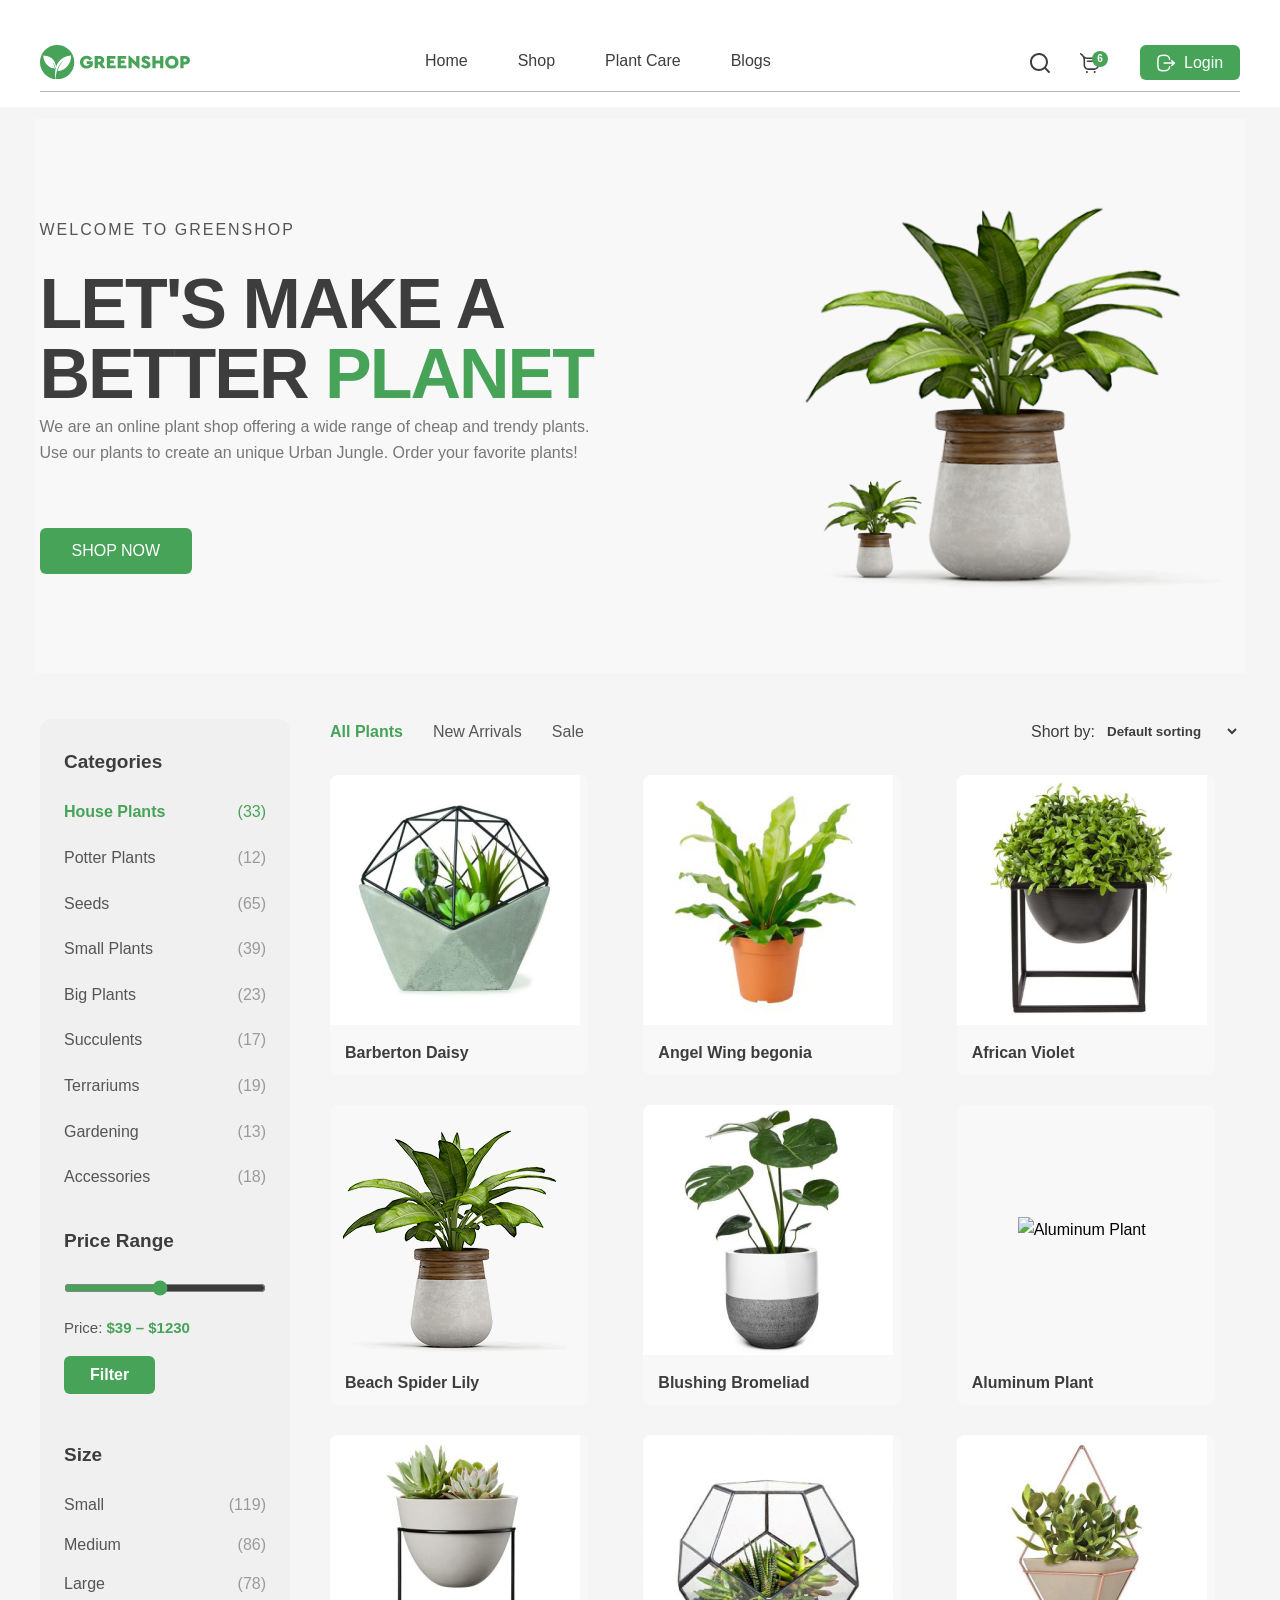
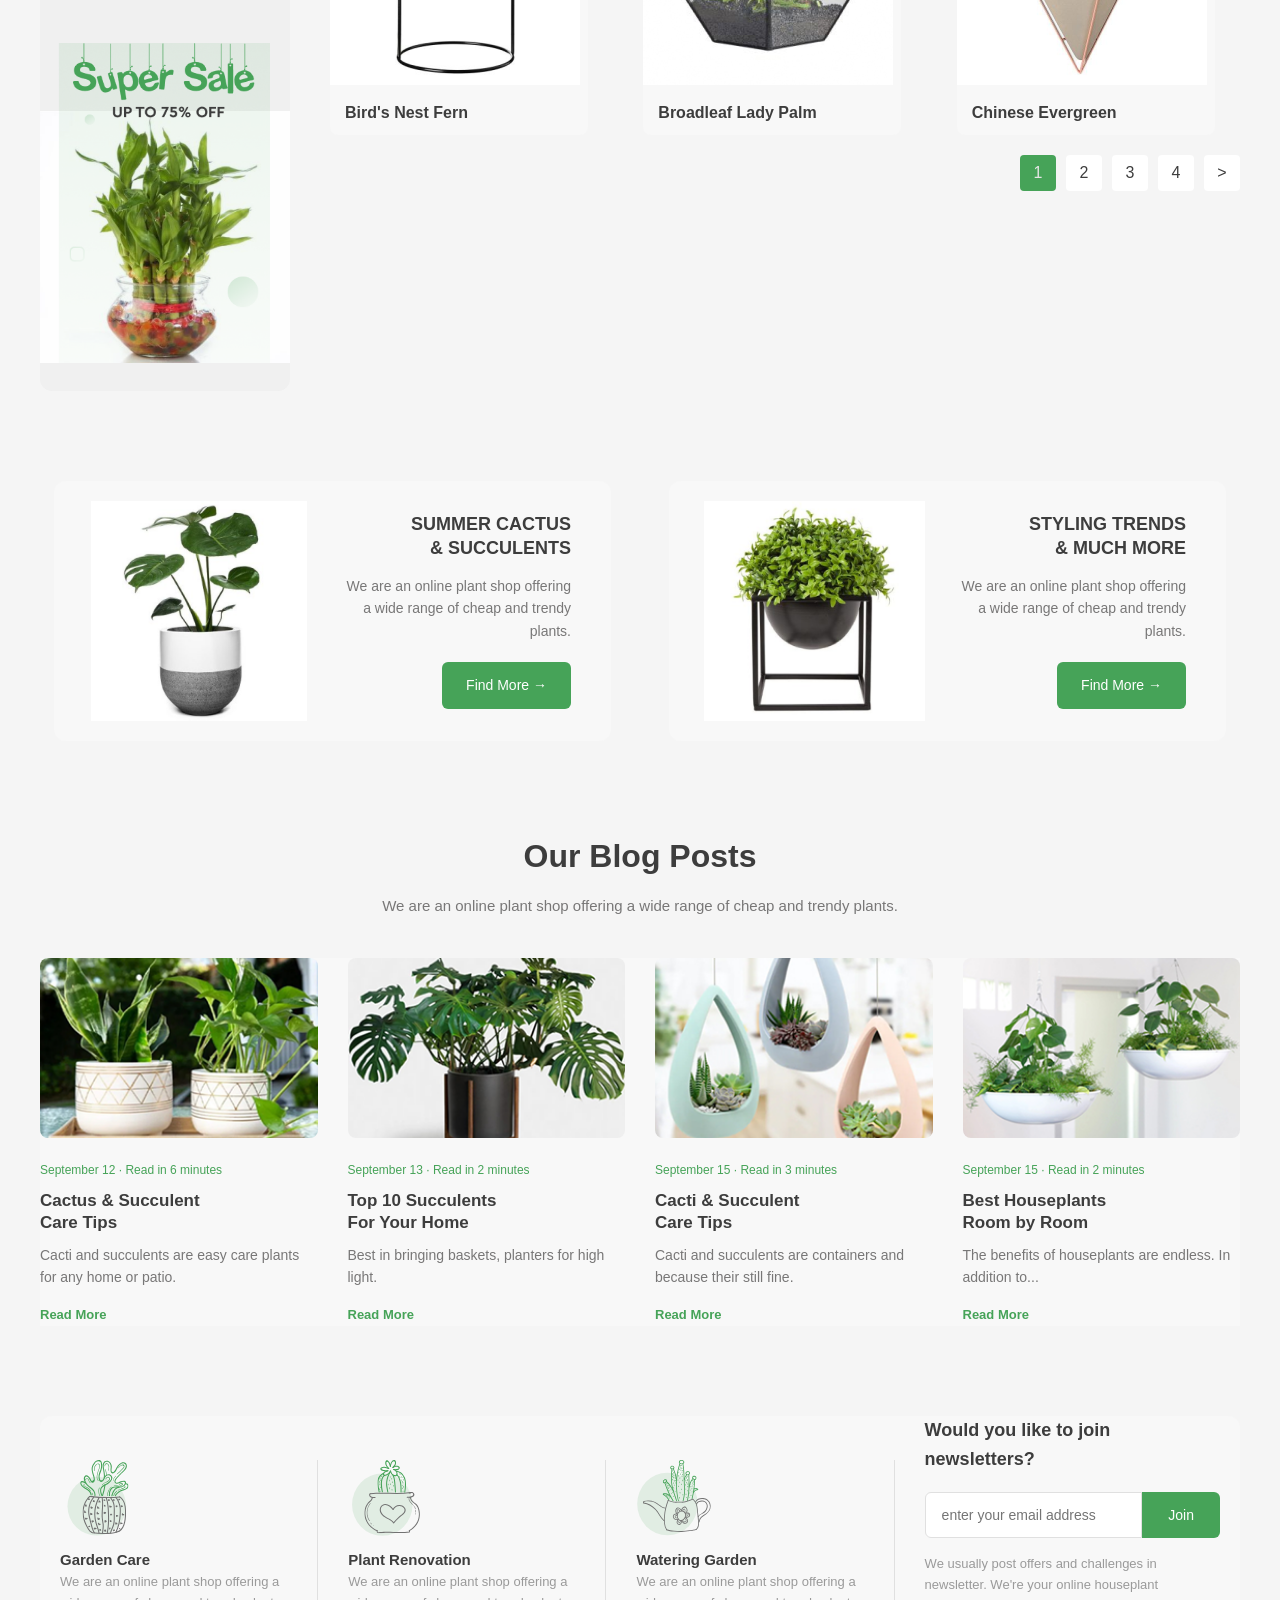
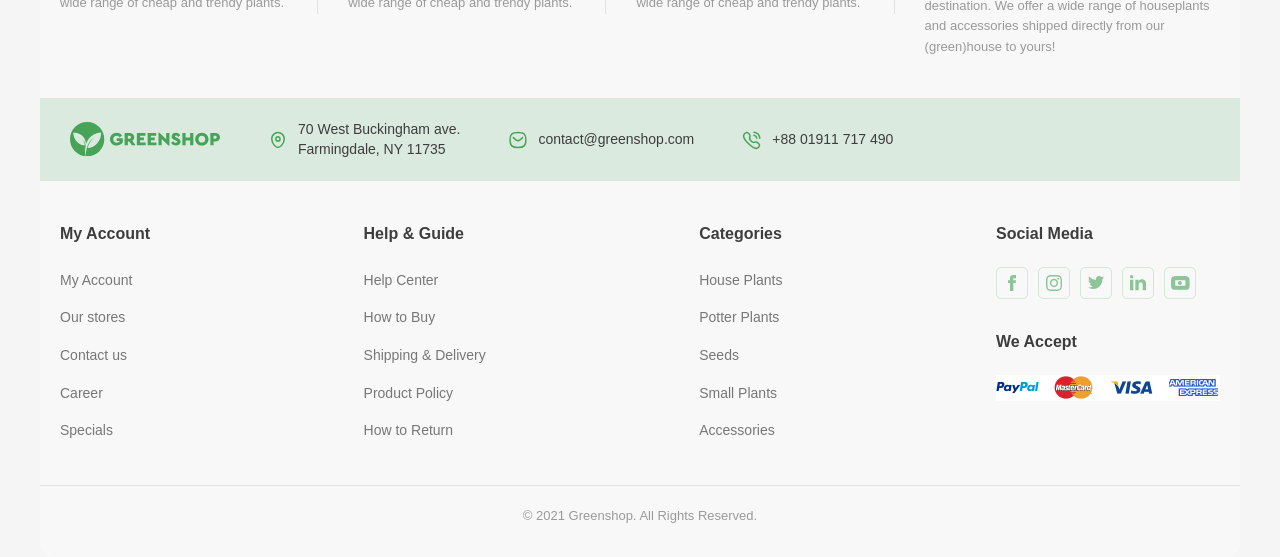
==== index.html @ ad166fb0 "update" ====
<!DOCTYPE html>
<html lang="en">

<head>
    <meta charset="UTF-8">
    <meta name="viewport" content="width=device-width, initial-scale=1.0">
    <link rel="stylesheet" href="./css/style-main.css">
    <title> GREENSHOP</title>
    

</head>

    <body>
        <div class="preloader" id="preloader">
            <img src="./img/preloader.svg" alt="loading" class="preloader-spinner">    
        </div>
        <header style="background-color: rgb(255, 255, 255); padding:15px; text-align: center;">
            <div class="container">

            <img class="logo" src="./img/Logo.svg" alt="logo" width="150" height="35">

            <nav>
            <a href="#home" class="active">Home</a>
            <a href="#shop">Shop</a>
            <a href="#plant-care">Plant Care</a>
            <a href="#blogs">Blogs</a>    
            </nav>
            <div class="right-side">
                <div class="vectors">
            <a href="#" class="icon-search" aria-label="search"></a>
            <a href="#" class="icon-basket" aria-label="basket">
                    <span class="badge-count">6</span></a>
            </div>
            <a href="./registration.html" class="login">
                <img src="./img/Logout.svg" alt="login"><span>Login</span>
            </a>
            </div>
         </div>
        </header>
        <main>
            <section id="home" class="home">
                <div class="text">
                    <p> WELCOME TO GREENSHOP</p>
                    <h1> LET'S MAKE A<br>BETTER <span> PLANET</span></h1>
                    <p>We are an online plant shop offering a wide range of cheap and trendy plants.
                        Use our plants to create an unique Urban Jungle. Order your favorite plants!
                    </p>
                <button class="large-button">SHOP NOW</button>
                </div>
                <div class="image">
                    <img src="img/Frame_1.png" alt="plant image">

                </div>
            </section>
            <section id="shop" class="shop">
                <div class="shop-container">
                    <aside class="sidebar">
                        <h3 class="sidebar-title">Categories</h3>
                        <ul class="categories">
                            <li><a href="#" class="active">House Plants <span>(33)</span></a></li>
                            <li><a href="#">Potter Plants <span>(12)</span></a></li>
                            <li><a href="#">Seeds <span>(65)</span></a></li>
                            <li><a href="#">Small Plants <span>(39)</span></a></li>
                            <li><a href="#">Big Plants <span>(23)</span></a></li>
                            <li><a href="#">Succulents <span>(17)</span></a></li>
                            <li><a href="#">Terrariums <span>(19)</span></a></li>
                            <li><a href="#">Gardening <span>(13)</span></a></li>
                            <li><a href="#">Accessories <span>(18)</span></a></li>
                        </ul>
                        <div class="filter-block">
                            <h3 class="sidebar-title">Price Range</h3>
                            <input type="range" min="39" max="1230" value="600" class="price-slider">
                            <p class="price-value">Price: <span>$39 &ndash; $1230</span></p>
                            <button class="filter-button">Filter</button>
                        </div>
                        <div class="filter-block">
                            <h3 class="sidebar-title">Size</h3>
                                <ul class="size-filter">
                                    <li><a href="#"> Small <span>(119)</span></a></li>
                                    <li><a href="#"> Medium <span>(86)</span></a></li>
                                    <li><a href="#"> Large <span>(78)</span></a></li>
                                </ul>
                        </div>   
                        <div class="sale-banner">
                         <img src="./img/Super Sale Banner.png" alt="sale plant">
                        </div>
                    </aside>
                        <div class="catalog">

                            <div class="catalog-top">
                                <div class="tabs">
                                    <a href="#" class="active">All Plants</a>
                                    <a href="#">New Arrivals</a>
                                    <a href="#">Sale</a>
                                </div>

                             <div class="sort">
                                    <span>Short by:</span>
                                        <select>
                                            <option>Default sorting</option>
                                            <option>Price: Low to High</option>
                                            <option>Price: High to Low</option>
                                        </select>

                                    </div>
                       
                                </div>

                                <div class="products">
                                    <div class="product-card">
                                        <div class="product-image">
                                            <img src="./img/barberton_daisy.png" alt="Barberton Daisy">
                                            <div class="product-actions">
                                                <a href="#" class="icon-basket" arial-label="basket"></a>
                                                <a href="#" class="icon-heart" arial-label="like"></a>
                                                <a href="#" class="icon-search" arial-label="search"></a>
                                             </div>
                                         </div>
                                        <h4 class="product-name">Barberton Daisy</h4>
                                        <p class="product-price">$119.00</p>
                                     </div>
                                     <div class="product-card">
                                        <div class="product-image">
                                            <img src="./img/angel_wing_begonia.png" alt="Angel Wing Begonia">
                                            <div class="product-actions">
                                                <a href="#" class="icon-basket" arial-label="basket"></a>
                                                <a href="#" class="icon-heart" arial-label="like"></a>
                                                <a href="#" class="icon-search" arial-label="search"></a>
                                             </div>
                                        </div>
                                        <h4 class="product-name">Angel Wing begonia</h4>
                                        <p class="product-price">$169.00</p> 
                             </div>
                                         <div class="product-card">
                                        <div class="product-image">
                                            <img src="./img/african_violet.png" alt="African Violet">
                                            <div class="product-actions">
                                                <a href="#" class="icon-basket" arial-label="basket"></a>
                                                <a href="#" class="icon-heart" arial-label="like"></a>
                                                <a href="#" class="icon-search" arial-label="search"></a>
                                             </div>
                                        </div>
                                        <h4 class="product-name">African Violet</h4>
                                        <p class="product-price">$199.00</p> 
                             </div>
                                         <div class="product-card">
                                        <div class="product-image">
                                            <img src="./img/beach_spider_lily.png" alt="Beach Spider Lily">
                                            <div class="product-actions">
                                                <a href="#" class="icon-basket" arial-label="basket"></a>
                                                <a href="#" class="icon-heart" arial-label="like"></a>
                                                <a href="#" class="icon-search" arial-label="search"></a>
                                             </div>
                                        </div>
                                        <h4 class="product-name">Beach Spider Lily</h4>
                                        <p class="product-price">$129.00</p> 
                             </div>
                                         <div class="product-card">
                                        <div class="product-image">
                                            <img src="./img/blushing_bromeliad.png" alt="Blushing Bromeliad">
                                            <div class="product-actions">
                                                <a href="#" class="icon-basket" arial-label="basket"></a>
                                                <a href="#" class="icon-heart" arial-label="like"></a>
                                                <a href="#" class="icon-search" arial-label="search"></a>
                                             </div>
                                        </div>
                                        <h4 class="product-name">Blushing Bromeliad</h4>
                                        <p class="product-price">$139.00</p> 
                             </div>
                                         <div class="product-card">
                                        <div class="product-image">
                                            <img src="./img/aluminum_plant.png" alt="Aluminum Plant">
                                            <div class="product-actions">
                                                <a href="#" class="icon-basket" arial-label="basket"></a>
                                                <a href="#" class="icon-heart" arial-label="like"></a>
                                                <a href="#" class="icon-search" arial-label="search"></a>
                                             </div>
                                        </div>
                                        <h4 class="product-name">Aluminum Plant</h4>
                                        <p class="product-price">$179.00</p> 
                             </div> 
                                         <div class="product-card">
                                        <div class="product-image">
                                            <img src="./img/birds_nest_fern.png" alt="Bird's Nest Fern">
                                            <div class="product-actions">
                                                <a href="#" class="icon-basket" arial-label="basket"></a>
                                                <a href="#" class="icon-heart" arial-label="like"></a>
                                                <a href="#" class="icon-search" arial-label="search"></a>
                                             </div>
                                        </div>
                                        <h4 class="product-name">Bird's Nest Fern</h4>
                                        <p class="product-price">$99.00</p> 
                             </div>
                                         <div class="product-card">
                                        <div class="product-image">
                                            <img src="./img/broadleaf_lady_palm.png" alt="Broadleaf Lady Palm">
                                            <div class="product-actions">
                                               <a href="#" class="icon-basket" arial-label="basket"></a>
                                                <a href="#" class="icon-heart" arial-label="like"></a>
                                                <a href="#" class="icon-search" arial-label="search"></a>
                                             </div>
                                        </div>
                                        <h4 class="product-name">Broadleaf Lady Palm</h4>
                                        <p class="product-price">$59.00</p> 
                             </div>
                                         <div class="product-card">
                                        <div class="product-image">
                                            <img src="./img/chinese_evergreen.png" alt="Chinese Evergreen">
                                            <div class="product-actions">
                                               <a href="#" class="icon-basket" arial-label="basket"></a>
                                                <a href="#" class="icon-heart" arial-label="like"></a>
                                                <a href="#" class="icon-search" arial-label="search"></a>
                                             </div>
                                        </div>
                                        <h4 class="product-name">Chinese Evergreen</h4>
                                        <p class="product-price">$39.00</p> 
                             </div>

                         </div>
                             <div class="pagination">
                                <a href="#" class="active">1</a>
                                <a href="#">2</a>
                                <a href="#">3</a>
                                <a href="#">4</a>
                                <a href="#">&gt;</a>
                             </div>
                    </div>
                   
                </div>
            </section>
            <section class="promo"> 
                <div class="promo-card">
                    <img src="./img/summer-cactus.png" alt="summer cactus and succulents">
                    <div class="promo-text">
                        <h3>SUMMER CACTUS<br>&amp; SUCCULENTS</h3>
                        <p>We are an online plant shop offering a wide range of cheap and trendy plants.</p>
                        <a href="#" class="promo-button">Find More &rarr;</a>
                    </div>
                </div>
                <div class="promo-card">
                    <img src="./img/styling-trends.png" alt="Styling Trends">
                    <div class="promo-text">
                        <h3>STYLING TRENDS<br>&amp; MUCH MORE</h3>
                        <p>We are an online plant shop offering a wide range of cheap and trendy plants.</p>
                        <a href="#" class="promo-button">Find More &rarr;</a>
                    </div>
                </div>
            </section> 
            <section id="blogs" class="blogs">
                <h2 class="section-title">Our Blog Posts</h2>
                <p class="section-subtitle">We are an online plant shop offering a wide range of cheap and trendy plants.</p>
                <div class="blog-grid">
                    <article class="blog-card">
                        <img src="./img/cactus&succulent.png" alt="Cactus and Succulent care tips">
                        <p class="blog-meta">September 12 &middot; Read in 6 minutes</p>
                        <h4>Cactus &amp; Succulent<br>Care Tips</h4>
                        <p class="blog-excerpt">Cacti and succulents are easy care plants for any home or patio.</p>
                        <a href="#" class="blog-link">Read More</a>
                        </article>
                    <article class="blog-card">
                        <img src="./img/top10succ.png" alt="Top 10 succulents for your home">
                        <p class="blog-meta">September 13 &middot; Read in 2 minutes</p>
                        <h4>Top 10 Succulents<br>For Your Home</h4>
                        <p class="blog-excerpt">Best in bringing baskets, planters for high light.</p>
                        <a href="#" class="blog-link">Read More</a>
                    </article>
                    <article class="blog-card">
                        <img src="./img/Cacti&Succulent.png" alt="Cacti and Succulent care tips">
                        <p class="blog-meta">September 15 &middot; Read in 3 minutes</p>
                        <h4>Cacti &amp; Succulent<br>Care Tips</h4>
                        <p class="blog-excerpt">Cacti and succulents are containers and because their still fine.</p>
                        <a href="#" class="blog-link">Read More</a>
                    </article>
                    <article class="blog-card">
                        <img src="./img/bestHouseplants.png" alt="Best house plants room by room">
                        <p class="blog-meta">September 15 &middot; Read in 2 minutes</p>
                        <h4>Best Houseplants<br>Room by Room</h4>
                        <p class="blog-excerpt">The benefits of houseplants are endless. In addition to...</p>
                        <a href="#" class="blog-link">Read More</a>
                    </article>
                </div>
            </section>
        </main>
        <footer class="site-footer">
            <div class="newsletter-container">
                <div class="newsletter-item">
                    <img src="./img/gardencare.svg" alt="garden care. Cactus img">
                    <div>
                        <h5>Garden Care</h5>
                        <p>We are an online plant shop offering a wide range of cheap and trendy plants.</p>
                    </div>
                </div>
                <div class="newsletter-item">
                    <img src="./img/plantrenovation.svg" alt="plant renovation. Cactus img">
                    <div>
                        <h5>Plant Renovation</h5>
                        <p>We are an online plant shop offering a wide range of cheap and trendy plants.</p>
                    </div>
                </div>
                <div class="newsletter-item">
                    <img src="./img/wateringgraden.svg" alt="watering garden. Cactus img">
                    <div>
                        <h5>Watering Garden</h5>
                        <p>We are an online plant shop offering a wide range of cheap and trendy plants.</p>
                    </div>
                </div>
                <div class="newsletter-subscribe">
                    <h5>Would you like to join newsletters?</h5>
                <form class="newsletter-form"> 
                    <input type="email" placeholder="enter your email address" required>
                    <button type="submit">Join</button>
                </form>
                <p>We usually post offers and challenges in newsletter. We're your online houseplant destination.
                    We offer a wide range of houseplants and accessories shipped directly from our (green)house to yours!</p>
            </div>
        </div>
    <div class="footer-info-strip">
        <div class="footer-info-container">
            <div class="footer-brand">
                <img class="logo" src="./img/Logo.svg" alt="logo" width="150" height="35">
            </div>
            <p><img src="./img/location.svg" alt="location img"> 70 West Buckingham ave.<br> Farmingdale, NY 11735</p>
                    <p><img src="./img/mail.svg" alt="mail img"> contact@greenshop.com</p>
                    <p><img src="./img/phone.svg" alt="phone img"> +88 01911 717 490</p>
        </div>
    </div>
             <div class="footer-columns-container">
                    <div class="footer-col">
                        <h5>My Account</h5>
                    <ul>
                        <li><a href="#">My Account</a></li>
                        <li><a href="#">Our stores</a></li>
                        <li><a href="#">Contact us</a></li>
                        <li><a href="#">Career</a></li>
                        <li><a href="#">Specials</a></li>
                    </ul>
                </div>
                    <div class="footer-col">
                        <h5>Help &amp; Guide</h5>
                        <ul>
                            <li><a href="#">Help Center</a></li>
                            <li><a href="#">How to Buy</a></li>
                            <li><a href="#">Shipping &amp; Delivery</a></li>
                            <li><a href="#">Product Policy</a></li>
                            <li><a href="#">How to Return</a></li>
                        </ul>
                    </div>
                    <div class="footer-col">
                        <h5>Categories</h5>
                        <ul>
                            <li><a href="#">House Plants</a></li>
                            <li><a href="#">Potter Plants</a></li>
                            <li><a href="#">Seeds</a></li>
                            <li><a href="#">Small Plants</a></li>
                            <li><a href="#">Accessories</a></li>
                        </ul>
                    </div>
                    
                    <div class="footer-col footer-social">
                        <h5>Social Media</h5>
                        <div class="social-icons">
                            <a href="#"><img src="./img/Facebook.svg" alt="Facebook"></a>
                            <a href="#"><img src="./img/Instagram.svg" alt="Instagram"></a>
                            <a href="#"><img src="./img/Twitter.svg" alt="Twitter"></a>
                            <a href="#"><img src="./img/Linkidin.svg" alt="LinkedIn"></a>
                            <a href="#"><img src="./img/Youtube.svg" alt="Youtube"></a>
                        </div>
                        <h5>We Accept</h5>
                        <div class="payment-icons">
                            <img src="./img/payment.png" alt="payment vise mastercard paypal">
                        </div>
                    </div>
                </div>
            <p class="copyright">&copy; 2021 Greenshop. All Rights Reserved.</p>
         </footer>
    </body>


</html>
---- css/style-main.css ----
*{
    box-sizing: border-box;
    margin: 0;
    padding: 0;
    border:none;
    outline: none;
}
@import "./fonts.css";

.preloader {
    position: fixed;
    inset: 0;
    z-index: 9999;
    background: #fff;
    display: flex;
    align-items: center;
    justify-content: center;
    animation: hide-preloader 0.6s ease forwards;
    animation-delay: 1.5s;
}
.preloader-spinner {
    width: 80px;
    height: 80px;
}
@keyframes hide-preloader {
    to {
        opacity: 0;
        visibility: hidden;
        pointer-events: none;
    }
}
body {
   
    font-family: "Cera Pro", sans-serif;
    background:#f5f5f5;
    font-size: 16px;
    line-height: 1.6;
}
section {
    margin-top: 5vh;
}
    header{

        background: #f5f5f5;
        padding:30px 0 14px;

    }
.container{
    max-width:1200px;
    margin:0 auto;
    padding: 25px 0px 0px 0px;
    display:flex;
     justify-content: space-between;
     align-items: center;
     padding-bottom: 6px;
     border-bottom: 0.1px solid rgb(183, 183, 183);
}

    nav { 
        display:flex;
        gap:50px;
        width: 360px;
        height: 45px; 
        padding: 8px 0px 0px 0px;
    }
    nav a {
        text-decoration: none;
        color:#3d3d3d;
        position:relative;
        font-weight: 400;
        border-bottom: 3px solid transparent;
    }
    nav a::after {
        position: absolute;
        bottom: -5px;
        content: "";
        transition-timing-function: linear;
        transition-property: width;
        transition-duration: 1s;
        transition-delay: 0s;
        height: 2px;
        display: block;
        width: 0;
        background: green;
    }
    nav a:hover::after {
        width: 100%;
    }

    nav a:active,
    nav a:hover {
        font-weight: 700;
       }
    .right-side {
        display: flex;
        align-items: center;
        gap: 30px;
    }
    .vectors {
        display: flex;
        gap: 30px;
        margin: 10px;
        cursor: pointer;
    }
    .vectors a {
        position: relative;
        display:flex;
        align-items: center;
        justify-content: center;
        width: 20px;
        height: 20px;
    }
    .vectors a::before {
    content: "";
    display: block;
    width: 24px;
    height: 24px;
    background-color: #3d3d3d;
    -webkit-mask-repeat: no-repeat;
    mask-repeat: no-repeat;
    -webkit-mask-position: center;
    mask-position: center;
    -webkit-mask-size: contain;
    mask-size: contain;
    transition: background-color 0.2s ease;
}
.icon-basket::before {
    -webkit-mask-image: url(../img/Vector_1.svg);
    mask-image: url(../img/Vector_1.svg);
}
.icon-search::before {
    -webkit-mask-image: url(../img/Vector.svg);
    mask-image: url(../img/Vector.svg);
}
.vectors a:hover::before {
    background-color: #46A358;
}
.badge-count {
    position: absolute;
    top: -2px;
    right: -8px;
    width: 16px;
    height: 16px;
    background: #46A358;
    color: #fff;
    font-size: 10px;
    font-weight: 700;
    line-height: 1;
    border-radius: 50%;
    display: flex;
    align-items: center;
    justify-content: center;
}
    

.login{
    display:flex;
    align-items: center;
    gap:8px;
    padding:10px 16px;
    background:#46A358;
    color:#fff;
    border-radius:6px;
    cursor:pointer;
    text-decoration: none;
    width: 100px;
    height: 35px;
}
.home {
    max-width: 1211px;
    min-height:470px;
    margin: 12px auto 46px;
    background:#f8f8f8;
    display:flex;
    justify-content: space-between;
    align-items: center;
    padding:60px 5px;
}
.text{
    width:50%;
}
.image {
    width:40%
}
.image img{
    max-width:100%;
    height:auto;
}
.text p:first-child{
    letter-spacing: 2px;
    color:#555;
    margin-bottom:7px;
}
.text h1{
    font-size: 70px;
    line-height:70px;
    margin-bottom: 5px;
    font-weight:900;
    color:#3d3d3d;
    white-space: nowrap;
    letter-spacing: -2px;
}
.text span{
    color:#46A358;
}
.text p{
    max-width:560px;
    font-weight: 400;
    height: 45px;
    color:#787777;
    margin-bottom:44px;
    
}
.large-button{ 
    margin-top:25px;
    font-size:16px;
    padding:14px 32px;
    background:#46A358;
    color:white;
    border-radius:6px;
    cursor:pointer;
}
button:focus,
a:focus {
    outline:2px solid #46A358;
    outline-offset: 2px;
}
.login:hover,
.large-button:hover {
    background:#3c8f45;
    transition:0.3s ease;
}


.shop-container {
    max-width: 1200px;
    margin: 0 auto;
}
.shop-container::after {
    content: "";
    display: block;
    clear: both;
}

.sidebar {
    width: 250px;
    float: left;
    background: #f0f0f0;
    border-radius: 12px;
    padding: 28px 24px;
}
.sidebar-title {
    font-size: 19px;
    margin-bottom: 22px;
    color: #3d3d3d;
}
.categories {
    list-style: none;
}
.categories li {
    margin-bottom: 20px;
}

.categories a {
    display: flex;
    justify-content: space-between;
    text-decoration: none;
    color: #555;
    font-size: 16px;
}
.categories a.active {
    color: #46A358;
    font-weight: 700;
}
.categories a span {
    color: #9a9a9a;
    font-weight: 400;
}
.categories a.active span {
    color: #46a358;
}
.categories a:hover {
    color:#46A358;
}
.categories a:hover span {
    color: #46a358;
}
.size-filter {
    list-style: none;
}
.size-filter li {
    margin-bottom: 14px;
}
.size-filter a {
    display: flex;
    justify-content: space-between;
    text-decoration: none;
    color: #555;
    font-size: 16px;
}
.size-filter a span {
    color: #9a9a9a;
    font-weight: 400;
}
.size-filter a:hover {
    color: #46A358;
}
.size-filter a:hover span{
    color: #46A358;
}
.sale-banner {
    position: relative;
    margin: 40px -24px 0;
    height: 320px;
    overflow: hidden;
}

.sale-banner img{
  display: block;
  width: 100%;
  height: 100%;
  object-fit: cover;
  object-position: center;
}
.catalog {
    float: right;
    width: calc(100% - 290px);
}

.catalog-top {
    display:flex;
    justify-content:space-between;
    align-items: center;
    margin-bottom:30px;
}
.tabs {
    display:flex;
    gap: 30px;
}
.tabs a {
    text-decoration: none;
    color: #555;
    font-size: 16px;
    position: relative;
}
.tabs a.active {
    color:#46A358;
    font-weight: 700;
}
.tabs a:hover {
    color: #46A358;
}
.sort {
    display: flex;
    align-items: center;
    gap: 8px;
    color: #3d3d3d;
}
.sort select {
    border: none;
    background: transparent;
    font-weight: 700;
    color: #3d3d3d;
    cursor: pointer;
}
.products {
    display: grid;
    grid-template-columns: repeat(3, 1fr);
    gap:30px;
    flex: 1;
}
.product-card {
    width: 258px;
    height: 300px;
    background: #f8f8f8;
    border-radius: 8px;
    overflow: hidden;
    font-size: 16px;

    transition: 0.3s ease;
    cursor: pointer;
}
.product-card:hover {
    transform: translateY(-8px);
    box-shadow: 0 -2px 0px rgba(34, 151, 56, 0.7);
}
.product-image {
    position: relative;
    display: flex;
    justify-content: center;
    align-items: center;
    height: 250px;
    width: 250px;
}
.product-actions {
    position: absolute;
    bottom: -7px;
    left: 50%;
    transform: translateX(-50%);
    display: flex;
    gap: 10px;
    opacity: 0;
    transition: 0.3s ease;
}
.product-actions a {
    width: 35px;
    height: 35px;
    display: flex;
    justify-content: center;
    align-items:center;
    background: white;
    border-radius: 5px;
    color: #46a358;
    text-decoration: none;
    box-shadow: 0 2px 8px rgba(0,0,0,0.15);
}
.product-card:hover .product-actions{
    opacity: 1;
}
.product-actions a::before {
    content: "";
    display: block;
    width: 18px;
    height: 18px;
    background-color: #3d3d3d;
    -webkit-mask-repeat: no-repeat;
    mask-repeat: no-repeat;
    -webkit-mask-position: center;
    mask-position: center;
    -webkit-mask-size: contain;
    mask-size: contain;
    transition: background-color 0.2s ease;
}
.icon-basket::before {
    -webkit-mask-image: url(../img/Vector_1.svg);
    mask-image: url(../img/Vector_1.svg);
}
.icon-heart::before {
    -webkit-mask-image: url(../img/heart1.svg);
    mask-image: url(../img/heart1.svg);
}
.icon-search::before {
    -webkit-mask-image: url(../img/Vector.svg);
    mask-image: url(../img/Vector.svg);
}
.product-actions a:hover::before {
    background-color: #46a358;
}
.product-name {
    padding: 15px 15px 0;
    font-size: 16px;
    color: #3d3d3d;
}
.product-price {
    padding: 5px 15px 15px;
    color: #46A358;
    font-weight: 700;
}
.sale-badge{
    position: absolute;
    top: 12px;
    left: 12px;
    background: #46a358;
    color: #fff;
    font-size: 12px;
    font-weight: 700;
    padding: 4px 10px;
    border-radius: 6px;
    z-index: 1;
}
.old-price {
    color: #9a9a9a;
    font-weight: 400;
    text-decoration: line-through;
    margin-left: 6px;
}
.pagination {
    display: flex;
    justify-content: flex-end;
    clear: both;
    margin-top: 20px;
    gap: 10px;
}
.pagination a {
    display: flex;
    justify-content: center;
    align-items: center;
    width: 36px;
    height: 36px;
    border-radius: 4px;
    text-decoration: none;
    color: #3d3d3d;
    background: #fff;
}
.pagination a.active {
    background: #46A358;
    color: #e5e5e5;
}
.filter-block {
    margin-top: 36px;
    margin-bottom: 46px;
}
.price-slider {
    width:100%;
    accent-color: #46A358;
    cursor: pointer;
}
.price-value {
    margin-top: 12px;
    font-size: 15px;
    color: #555;
}
.price-value span {
    color: #46A358;
    font-weight: 700;
}
.filter-button {
    margin-top: 16px;
    padding: 10px 26px;
    font-weight: 700;
    background: #46A358;
    color: #fff;
    border-radius: 6px;
    cursor:pointer;
    font-size: 16px;
}
.filter-button:hover {
    background: #3c8f45;
    transition: 0.3s ease;
}
.promo {
    max-width: 1200px;
    margin: 10vh auto 0;
    display: flex;
    gap:30px;
}
.promo-card {
    flex: 1;
    min-height: 260px;
    border-radius: 12px;
    overflow: hidden;
    background: #f8f8f8;
    display:flex;
    align-items:center;
    margin: 0 14px 0 14px;
}
.promo-card img{
    width: 45%;
    max-height: 220px;
    object-fit: contain;
    flex-shrink: 0;
    margin-left: 20px;
}
.promo-text {
    flex: 1;
    padding: 30px 40px 30px 20px;
    text-align: right;
}
.promo-text h3 {
    font-size: 18px;
    color: #3d3d3d;
    margin-bottom: 15px;
    line-height: 1.3;
}
.promo-text p {
    color: #787777;
    font-size: 14px;
    margin-bottom:20px;
}
.promo-button {
    display: inline-block;
    padding: 12px 24px;
    background: #46A358;
    color: #fff;
    border-radius: 6px;
    text-decoration: none;
    font-size: 14px;
}
.promo-button:hover {
    background: #3c8f45;
    transition: 0.3s ease;
}

.blogs {
    max-width: 1200px;
    margin: 10vh auto 0;
    padding: 0 0 10vh;
    text-align: center;
}
.section-title {
    font-size: 32px;
    color: #3d3d3d;
    margin-bottom: 12px;
}
.section-subtitle {
    color: #787777;
    font-size: 15px;
    margin-bottom: 40px;
}
.blog-grid {
    display: flex;
    gap: 2.5%;
    text-align: left;
    background: #f8f8f8;
}
.blog-card {
    flex: 1;
}
.blog-card img {
    width: 100%;
    height: 180px;
    object-fit: cover;
    border-radius: 8px;
    margin-bottom: 15px;
}
.blog-meta {
    font-size: 12px;
    color: #46A358;
    margin-bottom:10px;
}
.blog-card h4 {
    font-size: 17px;
    color: #3d3d3d;
    margin-bottom: 10px;
    line-height: 1.3;
}
.blog-excerpt {
    font-size: 14px;
    color: #787777;
    margin-bottom: 12px;
}
.blog-link {
    font-size: 13px;
    color: #46A358;
    font-weight: 700;
    text-decoration: none;
}
.site-footer {
    max-width: 1200px;
    margin: 0 auto 0;
    
    background: #f8f8f8;
    border-radius: 12px;
    overflow: hidden;
}
.newsletter-container {
    max-width: 1200px;
    margin: 0 auto;
    display: flex;
    align-items: center;
    gap:30px;
    padding: 0px 20px 40px;
}
.newsletter-item {
    display: flex;
    flex-direction: column;
    gap: 12px;
    flex: 1;
    padding-right: 30px;
    border-right: 1px solid #e0e0e0;
}
.newsletter-item img {
    width: 76px;
    height: 76px;
}
.newsletter-item h5 {
    font-size: 15px;
    color: #3d3d3d;
}
.newsletter-item p {
    font-size: 13px;
    color: #9a9a9a;
    line-height: 1.6;
}
.newsletter-subscribe {
    flex: 1.3;
}
.newsletter-subscribe h5 {
    font-size: 18px;
    color: #3d3d3d;
    margin-bottom: 18px;
}
.newsletter-form {
    display:flex;
    margin-bottom: 16px;
}
.newsletter-form input {
    flex: 1;
    padding: 14px 16px;
    border: 1px solid #e0e0e0;
    border-radius: 6px 0 0 6px;
    font-size: 14px;
}
.newsletter-form button {
    padding: 14px 26px;
    background: #46A358;
    color: #fff;
    border-radius: 0 6px 6px 0;
    cursor: pointer;
    font-size: 14px;
}
.newsletter-form button:hover {
    background: #3c8f45;
    transition: 0.3s ease;
}
.newsletter-subscribe p {
    font-size: 13px;
    color: #9a9a9a;
    line-height: 1.6;
}
.footer-info-strip {
    width: 100%;
    background: rgba(70, 163, 88, 0.16);
}
.footer-info-container {
    padding: 22px 30px;
    display: flex;
    align-items: center;
    justify-content: flex-start;
    flex-wrap: wrap;
    gap: 48px;
}
.footer-brand {
    display: flex;
    align-items: center;
    gap: 10px;
    font-size: 20px;
    font-weight: 700;
    color: #205a2d;
}
.footer-info-container p {
    display: flex;
    align-items: center;
    gap: 10px;
    font-size: 14px;
    line-height: 1.4;
    color: #3d3d3d;
}
.footer-columns-container {
    max-width: 1200px;
    margin: 0 auto;
    display: flex;
    justify-content: space-between;
    gap: 30px;
    padding: 40px 20px 30px;
}
.footer-col h5 {
    color: #3d3d3d;
    font-size: 16px;
    margin-bottom: 20px;
}
.footer-col ul {
    list-style: none;
}
.footer-col li {
    margin-bottom: 12px;
}
.footer-col a {
    color: #787777;
    text-decoration: none;
    font-size: 14px;
}
.footer-col a:hover {
    color: #46A358;
}
.footer-social .social-icons {
    display: flex;
    gap: 10px;
    margin-bottom: 24px;
}
.footer-social .social-icons img {
    width: 32px;
    height: 32px;
}
.footer-social .payment-icons img {
    height: 26px;
}
.copyright {
    max-width: 1200px;
    margin: 0 auto;
    padding: 20px 20px 30px;
    border-top: 1px solid #e0e0e0;
    text-align: center;
    font-size: 13px;
    color: #9a9a9a;
}
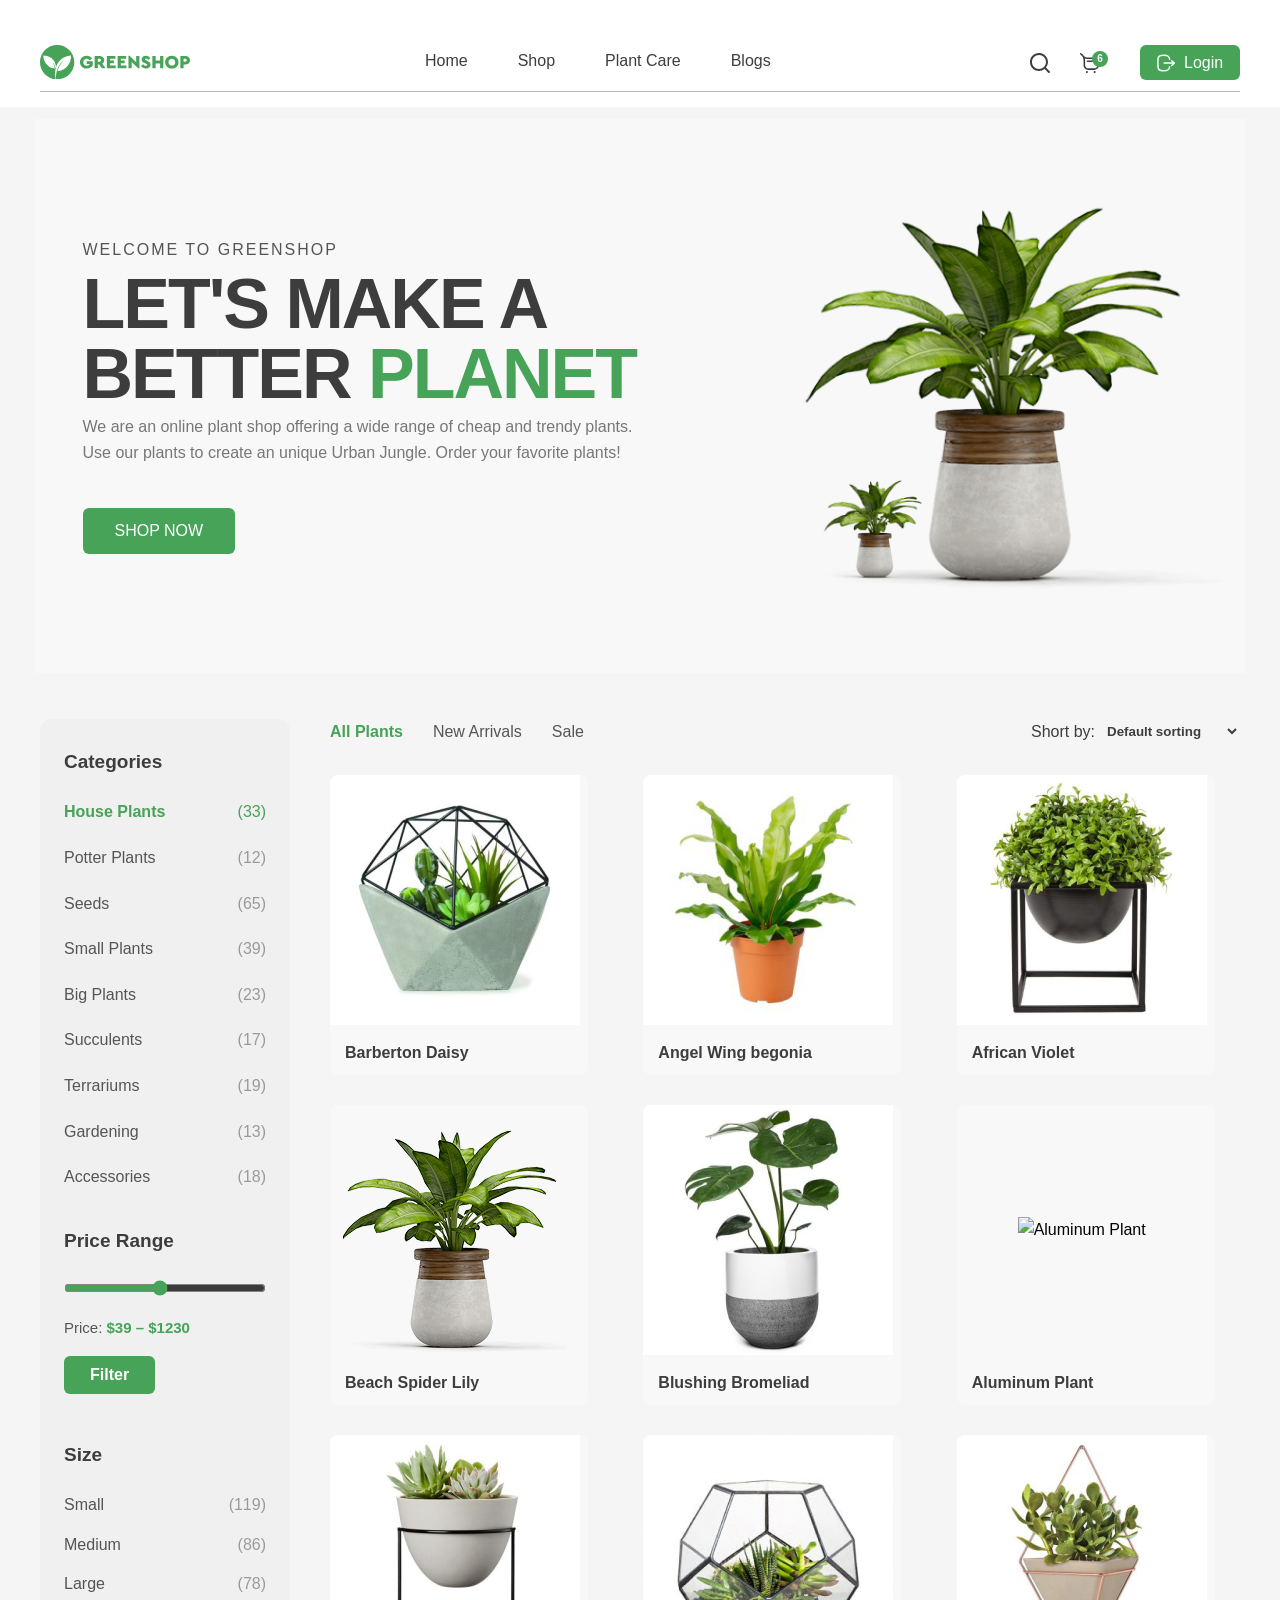
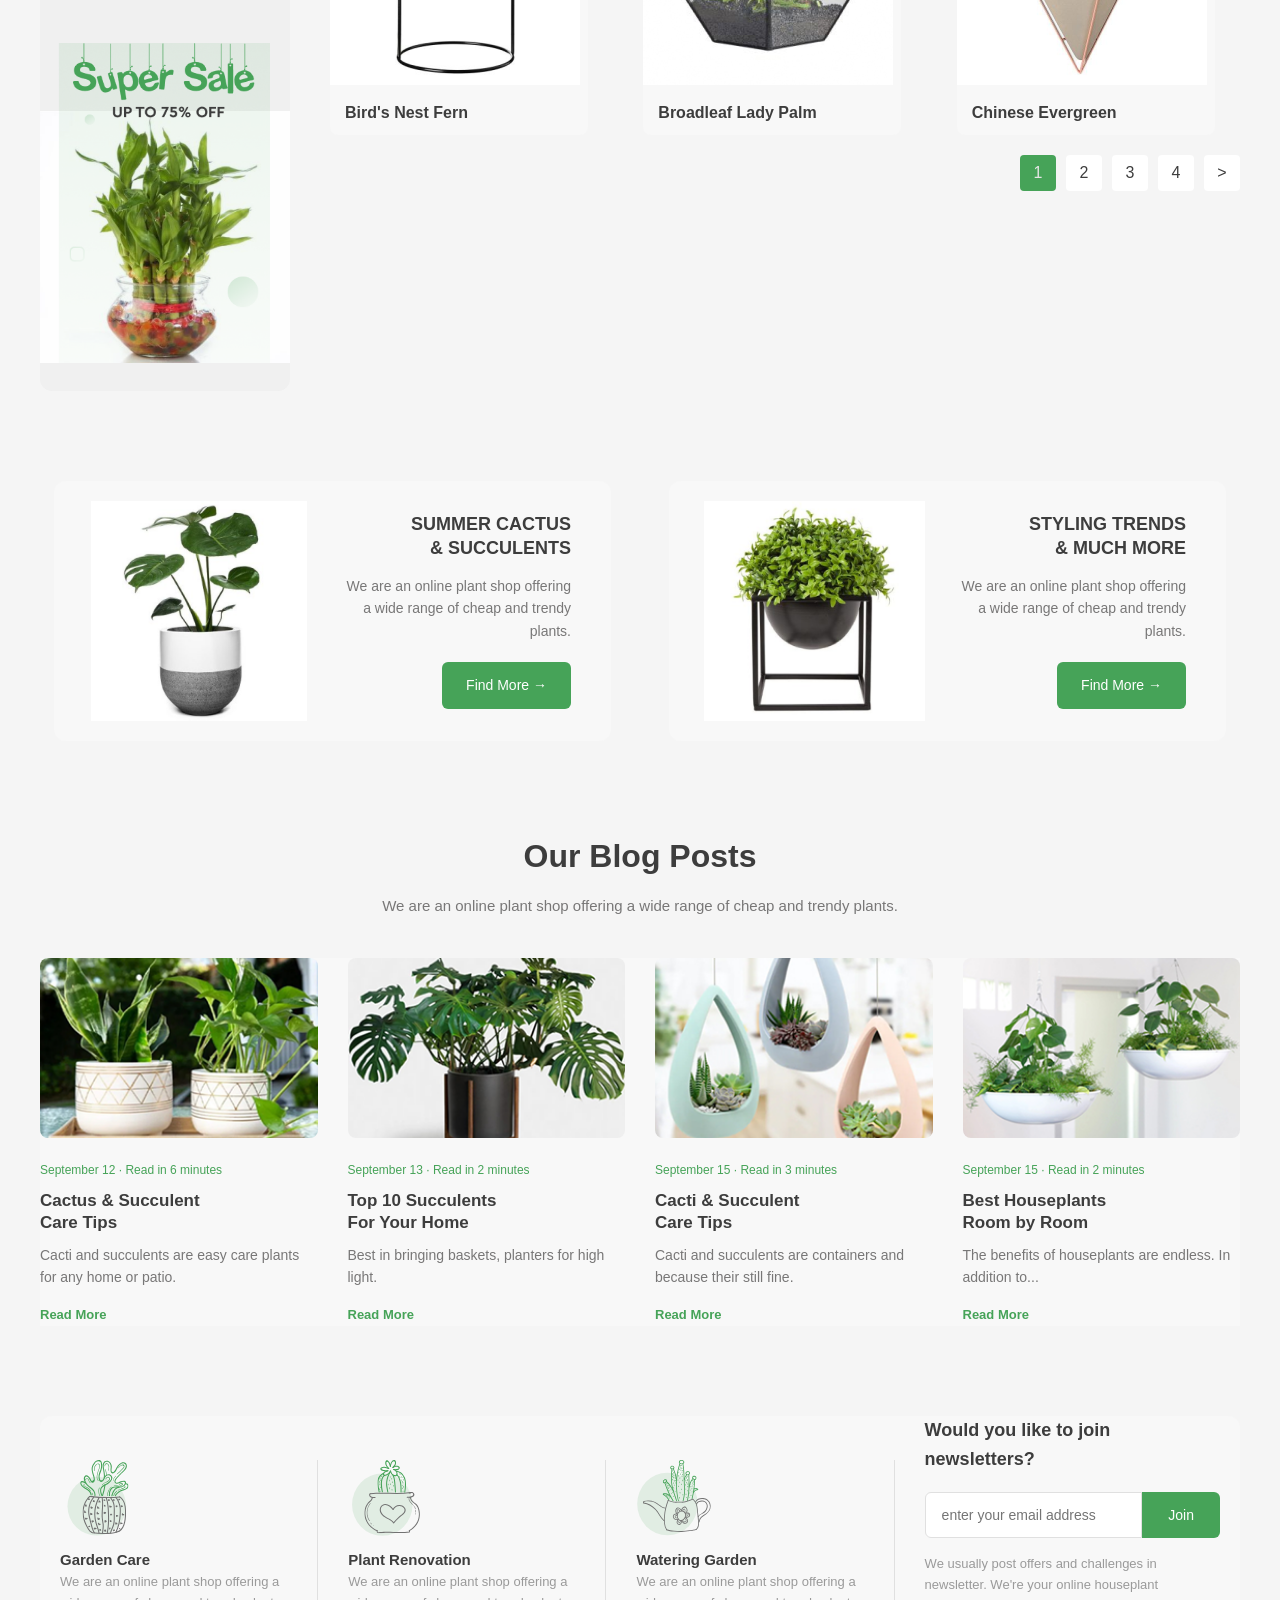
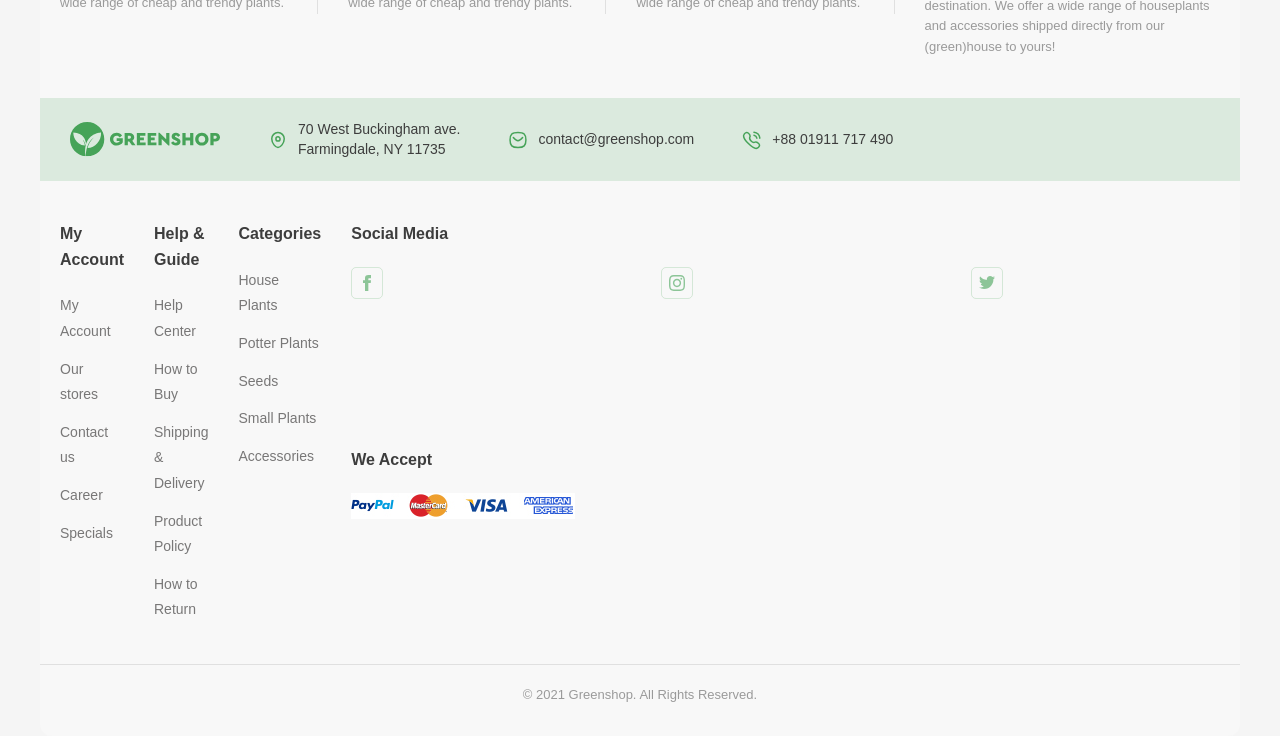
==== commit 39156a3d: "sprite svg" ====
--- a/index.html
+++ b/index.html
@@ -359,11 +359,11 @@
                     <div class="footer-col footer-social">
                         <h5>Social Media</h5>
                         <div class="social-icons">
-                            <a href="#"><img src="./img/Facebook.svg" alt="Facebook"></a>
-                            <a href="#"><img src="./img/Instagram.svg" alt="Instagram"></a>
-                            <a href="#"><img src="./img/Twitter.svg" alt="Twitter"></a>
-                            <a href="#"><img src="./img/Linkidin.svg" alt="LinkedIn"></a>
-                            <a href="#"><img src="./img/Youtube.svg" alt="Youtube"></a>
+                            <a href="#" aria-label="Facebook"><svg class="icon-social"><use href="./sprite.svg#facebook-icon"></use></svg></a>
+                            <a href="#" aria-label="Instagram"><svg class="icon-social"><use href="./sprite.svg#instagram-icon"></use></svg></a>
+                            <a href="#" aria-label="Twitter"><svg class="icon-social"><use href="./sprite.svg#twitter-icon"></use></svg></a>
+                            <a href="#" aria-label="LinkedIn"><svg class="icon-social"><use href="./sprite.svg#linkedin-icon"></use></svg></a>
+                            <a href="#" aria-label="Youtube"><svg class="icon-social"><use href="./sprite.svg#youtube-icon"></use></svg></a>
                         </div>
                         <h5>We Accept</h5>
                         <div class="payment-icons">
--- a/css/style-main.css
+++ b/css/style-main.css
@@ -178,6 +178,7 @@
 }
 .text{
     width:50%;
+    margin: 0 43px 0;
 }
 .image {
     width:40%
@@ -206,7 +207,7 @@
 .text p{
     max-width:560px;
     font-weight: 400;
-    height: 45px;
+    height: 25px;
     color:#787777;
     margin-bottom:44px;
     
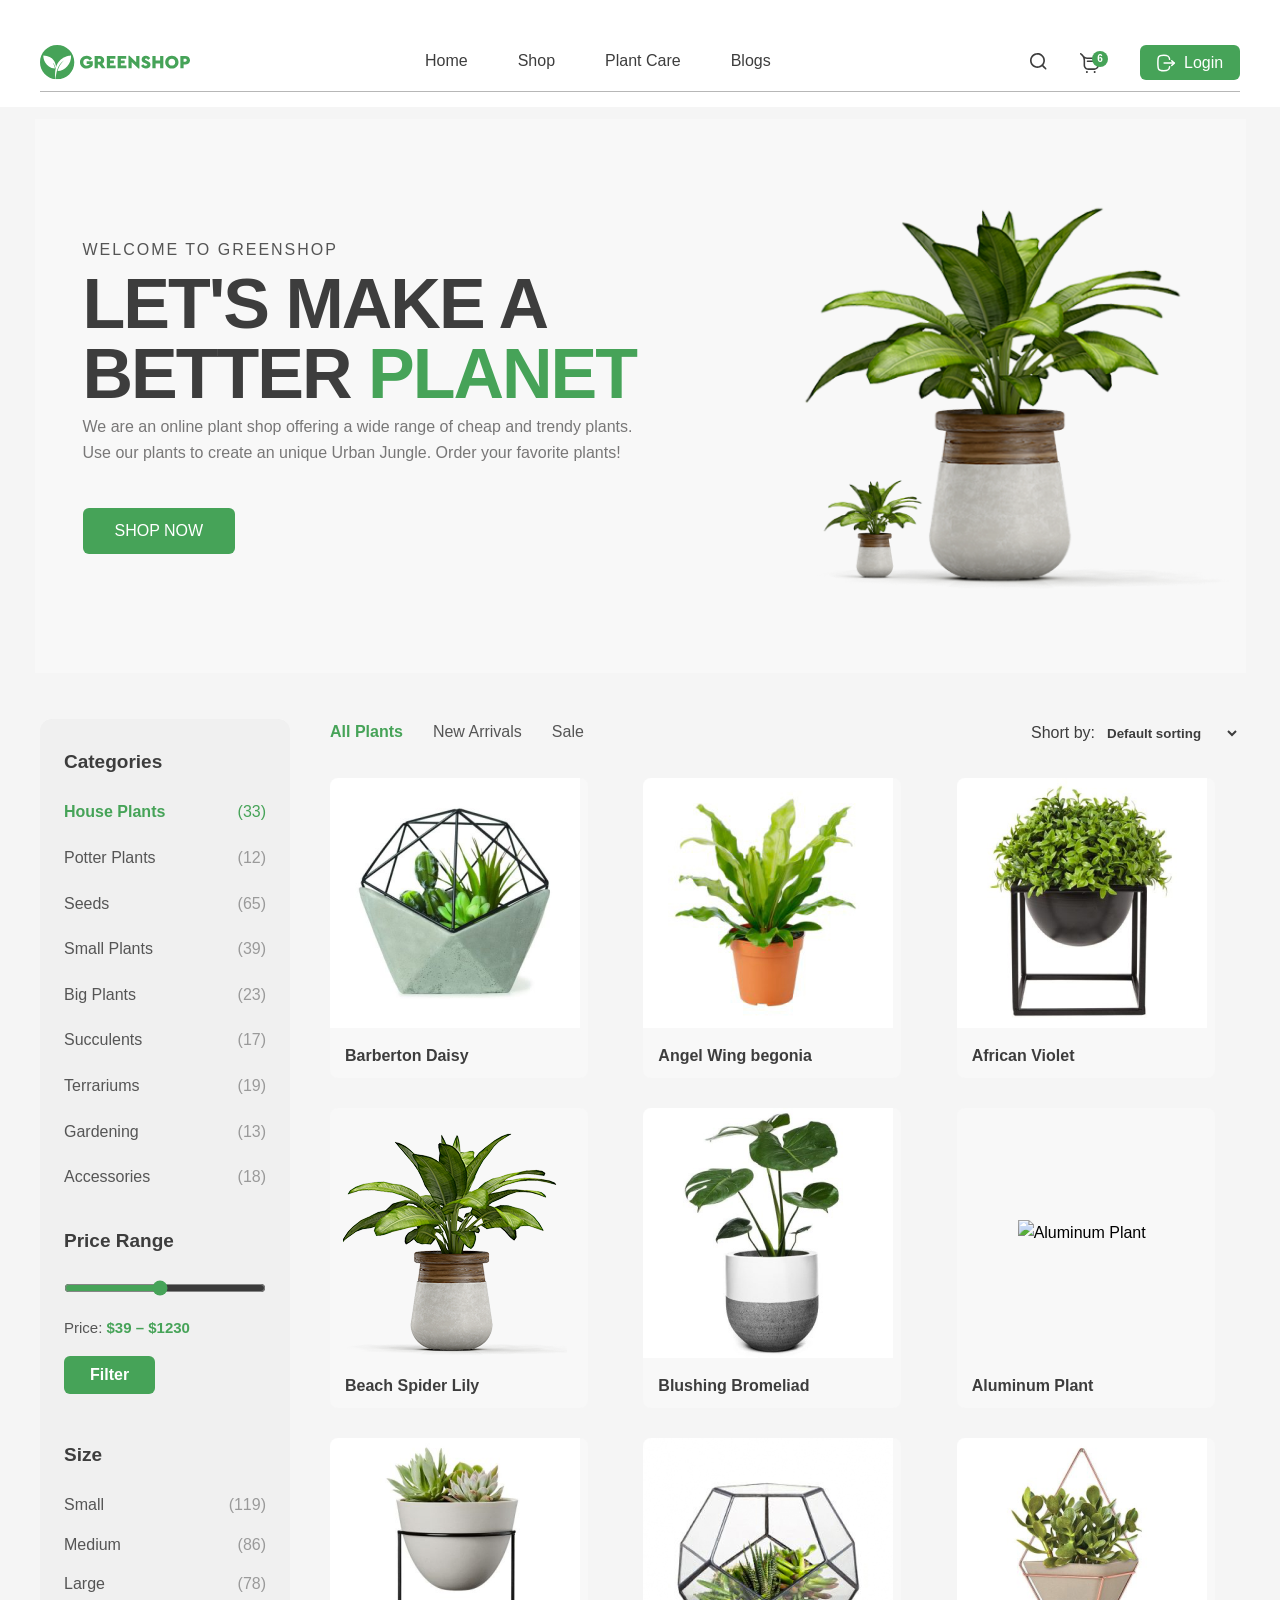
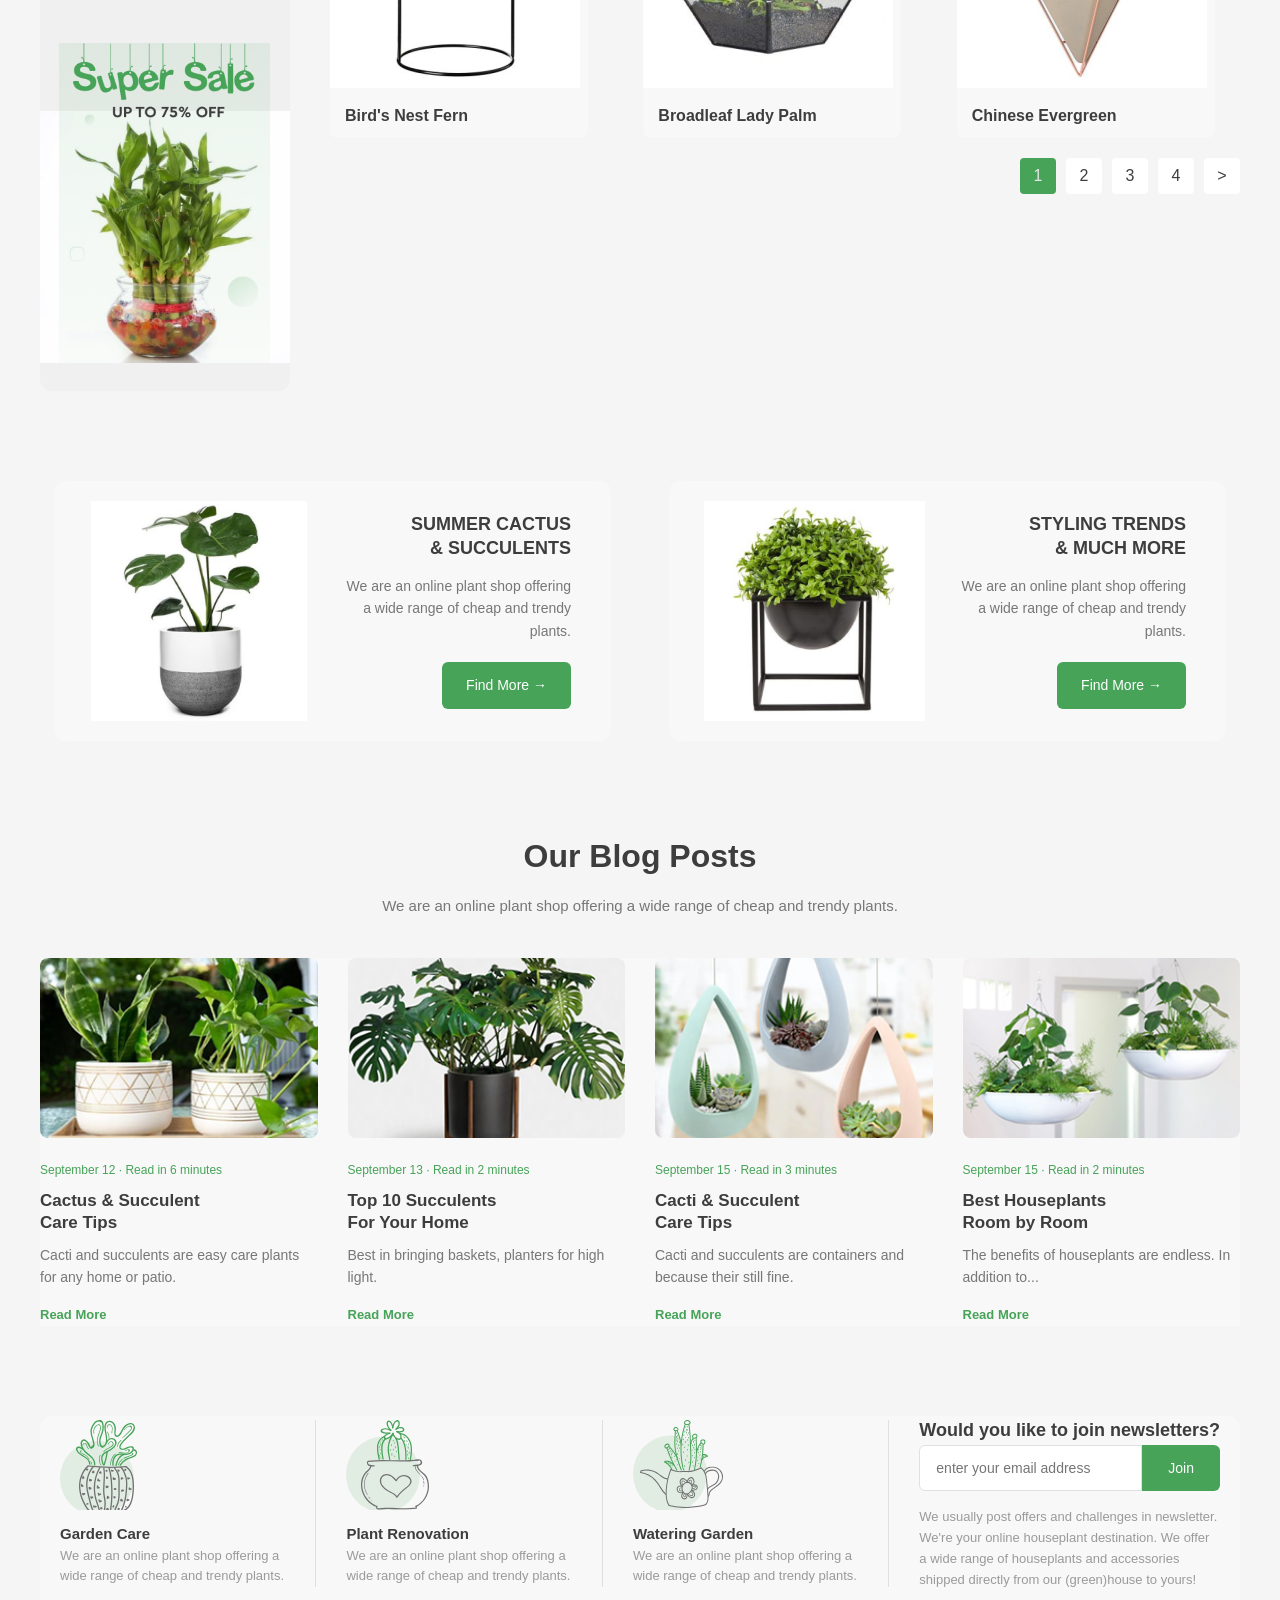
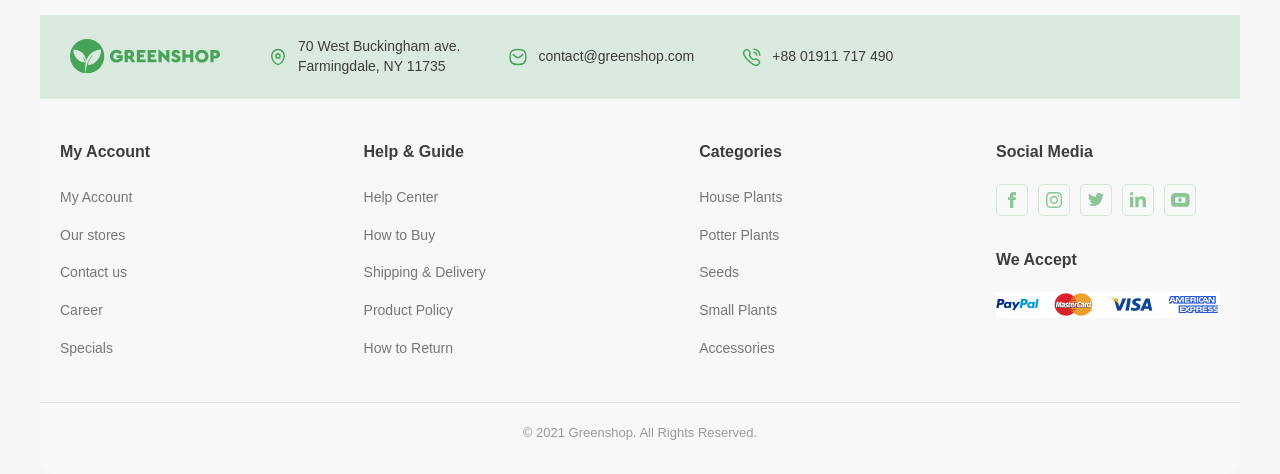
==== commit 0540ca21: "update" ====
--- a/index.html
+++ b/index.html
@@ -17,22 +17,44 @@
         <header style="background-color: rgb(255, 255, 255); padding:15px; text-align: center;">
             <div class="container">
 
-            <img class="logo" src="./img/Logo.svg" alt="logo" width="150" height="35">
+            <svg class="logo" width="150" height="35"><use href="./sprite.svg#Logo-icon"></use></svg>
 
             <nav>
-            <a href="#home" class="active">Home</a>
-            <a href="#shop">Shop</a>
-            <a href="#plant-care">Plant Care</a>
-            <a href="#blogs">Blogs</a>    
+                <ul>
+            <li><a href="#home" class="active">Home</a></li>
+            <li><a href="#shop">Shop</a></li>
+            <li>
+                <a href="#plant-care">Plant Care</a>
+                <ul class="sublist">
+                    <li><a href="#">Drainage</a></li>
+                    <li><a href="#">Fungicides</a></li>
+                    <li><a href="#">Fertilizer</a></li>
+                    <li><a href="#">Priming<span>></span></a>
+                            <ul class="sublist-second">
+                                <li><a href="#">Universal</a></li>
+                                <li><a href="#">For Ficus</a></li>
+                                <li><a href="#">For Cacti</a></li>
+                                <li><a href="#">For Citrus</a></li>
+                                <li><a href="#">For Those in bloom</a></li>
+                                <li><a href="#">For Orchids</a></li>
+                            </ul>
+                    </li>
+                </ul>
+            </li>
+            <li><a href="#blogs">Blogs</a></li>    
+                </ul>
             </nav>
             <div class="right-side">
                 <div class="vectors">
-            <a href="#" class="icon-search" aria-label="search"></a>
-            <a href="#" class="icon-basket" aria-label="basket">
+            <a href="#" class="btn-vector" ><svg class="icon-search" width="20" height="20" viewbox="0 0 24 24"><use href="./sprite.svg#search-vector-icon"></use></svg></a>
+            <a href="#" class="btn-vector" ><svg class="icon-basket" width="20" height="20" viewbox="0 0 24 24" ><use href="./sprite.svg#basket-vector-icon"></use></svg>
                     <span class="badge-count">6</span></a>
             </div>
             <a href="./registration.html" class="login">
-                <img src="./img/Logout.svg" alt="login"><span>Login</span>
+                    <svg class="login-icon">
+                        <use href="./sprite.svg#logout-icon"></use>
+                                                                     </svg>
+                    <span>Login</span>
             </a>
             </div>
          </div>
@@ -284,21 +306,27 @@
         <footer class="site-footer">
             <div class="newsletter-container">
                 <div class="newsletter-item">
-                    <img src="./img/gardencare.svg" alt="garden care. Cactus img">
+                    <svg class="newsletter-img" role="img" aria-label="Garden Care" width="76" height="76">
+                        <use href="./sprite.svg#gardencare-icon"></use>
+                                                                </svg>
                     <div>
                         <h5>Garden Care</h5>
                         <p>We are an online plant shop offering a wide range of cheap and trendy plants.</p>
                     </div>
                 </div>
                 <div class="newsletter-item">
-                    <img src="./img/plantrenovation.svg" alt="plant renovation. Cactus img">
+                    <svg class="newsletter-img" role="img" aria-label="Plant Renovation" width="76" height="76">
+                        <use href="./sprite.svg#plantrenovation-icon"></use>
+                                                                </svg>
                     <div>
                         <h5>Plant Renovation</h5>
                         <p>We are an online plant shop offering a wide range of cheap and trendy plants.</p>
                     </div>
                 </div>
                 <div class="newsletter-item">
-                    <img src="./img/wateringgraden.svg" alt="watering garden. Cactus img">
+                    <svg class="newsletter-img" role="img" aria-label="Watering Garden" width="76" height="76">
+                        <use href="./sprite.svg#wateringgraden-icon"></use>
+                                                                </svg>
                     <div>
                         <h5>Watering Garden</h5>
                         <p>We are an online plant shop offering a wide range of cheap and trendy plants.</p>
@@ -317,11 +345,11 @@
     <div class="footer-info-strip">
         <div class="footer-info-container">
             <div class="footer-brand">
-                <img class="logo" src="./img/Logo.svg" alt="logo" width="150" height="35">
+                <svg class="logo" width="150" height="35"><use href="./sprite.svg#Logo-icon"></use></svg>
             </div>
-            <p><img src="./img/location.svg" alt="location img"> 70 West Buckingham ave.<br> Farmingdale, NY 11735</p>
-                    <p><img src="./img/mail.svg" alt="mail img"> contact@greenshop.com</p>
-                    <p><img src="./img/phone.svg" alt="phone img"> +88 01911 717 490</p>
+                    <p><svg class="location-icon" width="20" height="20"><use href="./sprite.svg#location-icon"></use></svg> 70 West Buckingham ave.<br> Farmingdale, NY 11735</p>
+                    <p><svg class="mail-icion" width="20" height="20"><use href="./sprite.svg#mail-icon"></use></svg> contact@greenshop.com</p>
+                    <p><svg class="phone-icon" width="20" height="20"><use href="./sprite.svg#phone-icon"></use></svg> +88 01911 717 490</p>
         </div>
     </div>
              <div class="footer-columns-container">
--- a/css/style-main.css
+++ b/css/style-main.css
@@ -63,7 +63,18 @@
         height: 45px; 
         padding: 8px 0px 0px 0px;
     }
-    nav a {
+    nav > ul {
+        display: flex;
+        gap: 50px;
+        list-style: none;
+        margin: 0;
+        padding: 0;
+    }
+    nav > ul > li{ 
+        position: relative;
+    }
+    nav a
+     {
         text-decoration: none;
         color:#3d3d3d;
         position:relative;
@@ -86,11 +97,79 @@
     nav a:hover::after {
         width: 100%;
     }
-
-    nav a:active,
-    nav a:hover {
-        font-weight: 700;
-       }
+           .sublist {
+        position: absolute;
+        display: none;
+        top: calc(100% + 12px);
+        left: 50%;
+        transform: translateX(-50%);
+        width: 188px;
+        margin: 0;
+        list-style: none;
+        background: rgb(237, 246, 238, 1);
+        z-index: 100;
+        box-sizing: border-box;
+        }
+        nav > ul > li:hover .sublist {
+            display: block;
+        }
+        nav > ul > li:hover > .sublist::before {
+            content: "";
+            position: absolute;
+            top: -12px;
+            left: 50%;
+            transform: translateX(-50%);
+            width: 100%;
+            height: 12px;
+            background: transparent;
+        }
+        .sublist-second {
+            position: absolute;
+            display: none;
+            top: 0;
+            left: 100%;
+            width: 188px;
+            margin: 0;
+            padding: 0;
+            list-style: none;
+            background: #edf6ee;
+            z-index: 100;
+            box-sizing: border-box;
+        }
+        .sublist > li:hover > .sublist-second {
+            display: block;
+        }
+        .sublist li,
+        .sublist-second li {
+            width: 100%;
+            margin: 0;
+            padding: 0;
+        }
+        .sublist li a,
+        .sublist-second li a {
+            display: flex;
+            justify-content: space-between;
+            box-sizing: border-box;
+            width: 100%;
+            padding: 7px 14px 8px;
+            color: #3d3d3d;
+            white-space: nowrap;
+            font-weight: 400;
+            transition: background 0.2s ease, color 0.2s ease;
+              span {
+            text-align: end;
+        }
+        }
+        .sublist li a::after,
+        .sublist-second li a::after {
+            display: none;
+        }
+        .sublist > li:hover > a,
+        .sublist-second > li:hover > a {
+            background: #46A358;
+            color: #fff;
+            font-weight: 700;
+        }
     .right-side {
         display: flex;
         align-items: center;
@@ -102,39 +181,24 @@
         margin: 10px;
         cursor: pointer;
     }
-    .vectors a {
+    .vectors .btn-vector {
         position: relative;
-        display:flex;
+        display:inline-flex;
         align-items: center;
         justify-content: center;
         width: 20px;
         height: 20px;
-    }
-    .vectors a::before {
-    content: "";
-    display: block;
-    width: 24px;
-    height: 24px;
-    background-color: #3d3d3d;
-    -webkit-mask-repeat: no-repeat;
-    mask-repeat: no-repeat;
-    -webkit-mask-position: center;
-    mask-position: center;
-    -webkit-mask-size: contain;
-    mask-size: contain;
-    transition: background-color 0.2s ease;
-}
-.icon-basket::before {
-    -webkit-mask-image: url(../img/Vector_1.svg);
-    mask-image: url(../img/Vector_1.svg);
-}
-.icon-search::before {
-    -webkit-mask-image: url(../img/Vector.svg);
-    mask-image: url(../img/Vector.svg);
-}
-.vectors a:hover::before {
-    background-color: #46A358;
-}
+        text-decoration: none;
+        color: #3d3d3d;
+    }
+    .vectors .btn-vector:hover {
+        color: #46A358;
+    }
+    .icon-search .icon-basket {
+        width: 20;
+        height: 20;
+        fill: currentColor;
+    }
 .badge-count {
     position: absolute;
     top: -2px;
@@ -166,6 +230,10 @@
     width: 100px;
     height: 35px;
 }
+.login-icon {
+    width: 20px;
+    height: 20px;
+}
 .home {
     max-width: 1211px;
     min-height:470px;
@@ -343,6 +411,7 @@
     color: #555;
     font-size: 16px;
     position: relative;
+     border-bottom: 3px solid transparent;
 }
 .tabs a.active {
     color:#46A358;
@@ -351,6 +420,22 @@
 .tabs a:hover {
     color: #46A358;
 }
+    .tabs a::after {
+        position: absolute;
+        bottom: -5px;
+        content: "";
+        transition-timing-function: linear;
+        transition-property: width;
+        transition-duration: 1s;
+        transition-delay: 0s;
+        height: 2px;
+        display: block;
+        width: 0;
+        background: green;
+    }
+    .tabs a:hover::after {
+        width: 100%;
+    }
 .sort {
     display: flex;
     align-items: center;
@@ -361,7 +446,7 @@
     border: none;
     background: transparent;
     font-weight: 700;
-    color: #3d3d3d;
+    color: #3d3d3d;;
     cursor: pointer;
 }
 .products {
@@ -650,7 +735,7 @@
     display: flex;
     align-items: center;
     gap:30px;
-    padding: 0px 20px 40px;
+    padding: 0px 20px 25px;
 }
 .newsletter-item {
     display: flex;
@@ -660,9 +745,9 @@
     padding-right: 30px;
     border-right: 1px solid #e0e0e0;
 }
-.newsletter-item img {
-    width: 76px;
-    height: 76px;
+.newsletter-item svg {
+    width: 90px;
+    height: 90px;
 }
 .newsletter-item h5 {
     font-size: 15px;
@@ -679,7 +764,7 @@
 .newsletter-subscribe h5 {
     font-size: 18px;
     color: #3d3d3d;
-    margin-bottom: 18px;
+    white-space: nowrap;
 }
 .newsletter-form {
     display:flex;
@@ -729,7 +814,7 @@
     font-weight: 700;
     color: #205a2d;
 }
-.footer-info-container p {
+.footer-info-container p{
     display: flex;
     align-items: center;
     gap: 10px;
@@ -761,7 +846,7 @@
     text-decoration: none;
     font-size: 14px;
 }
-.footer-col a:hover {
+.footer-col a:hover{
     color: #46A358;
 }
 .footer-social .social-icons {
@@ -769,7 +854,8 @@
     gap: 10px;
     margin-bottom: 24px;
 }
-.footer-social .social-icons img {
+.footer-social .social-icons img,
+.footer-social .social-icons svg {
     width: 32px;
     height: 32px;
 }
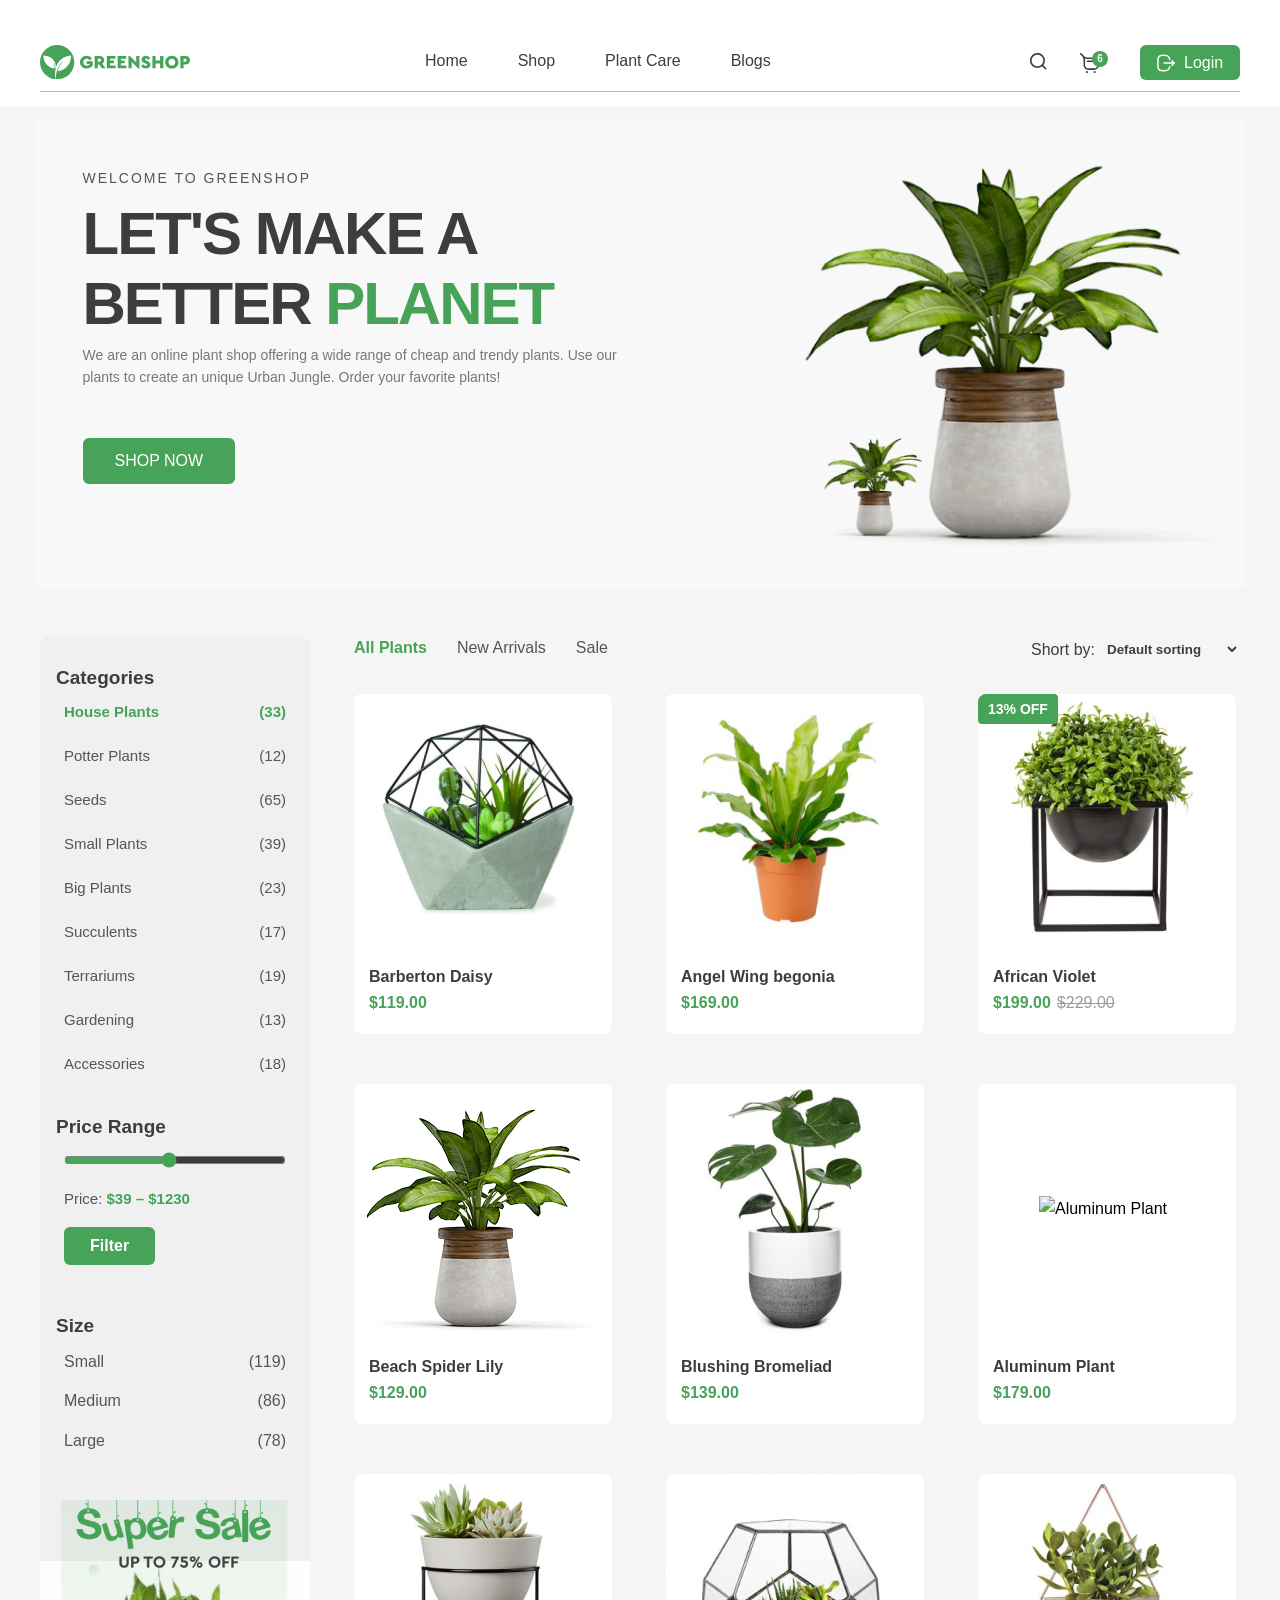
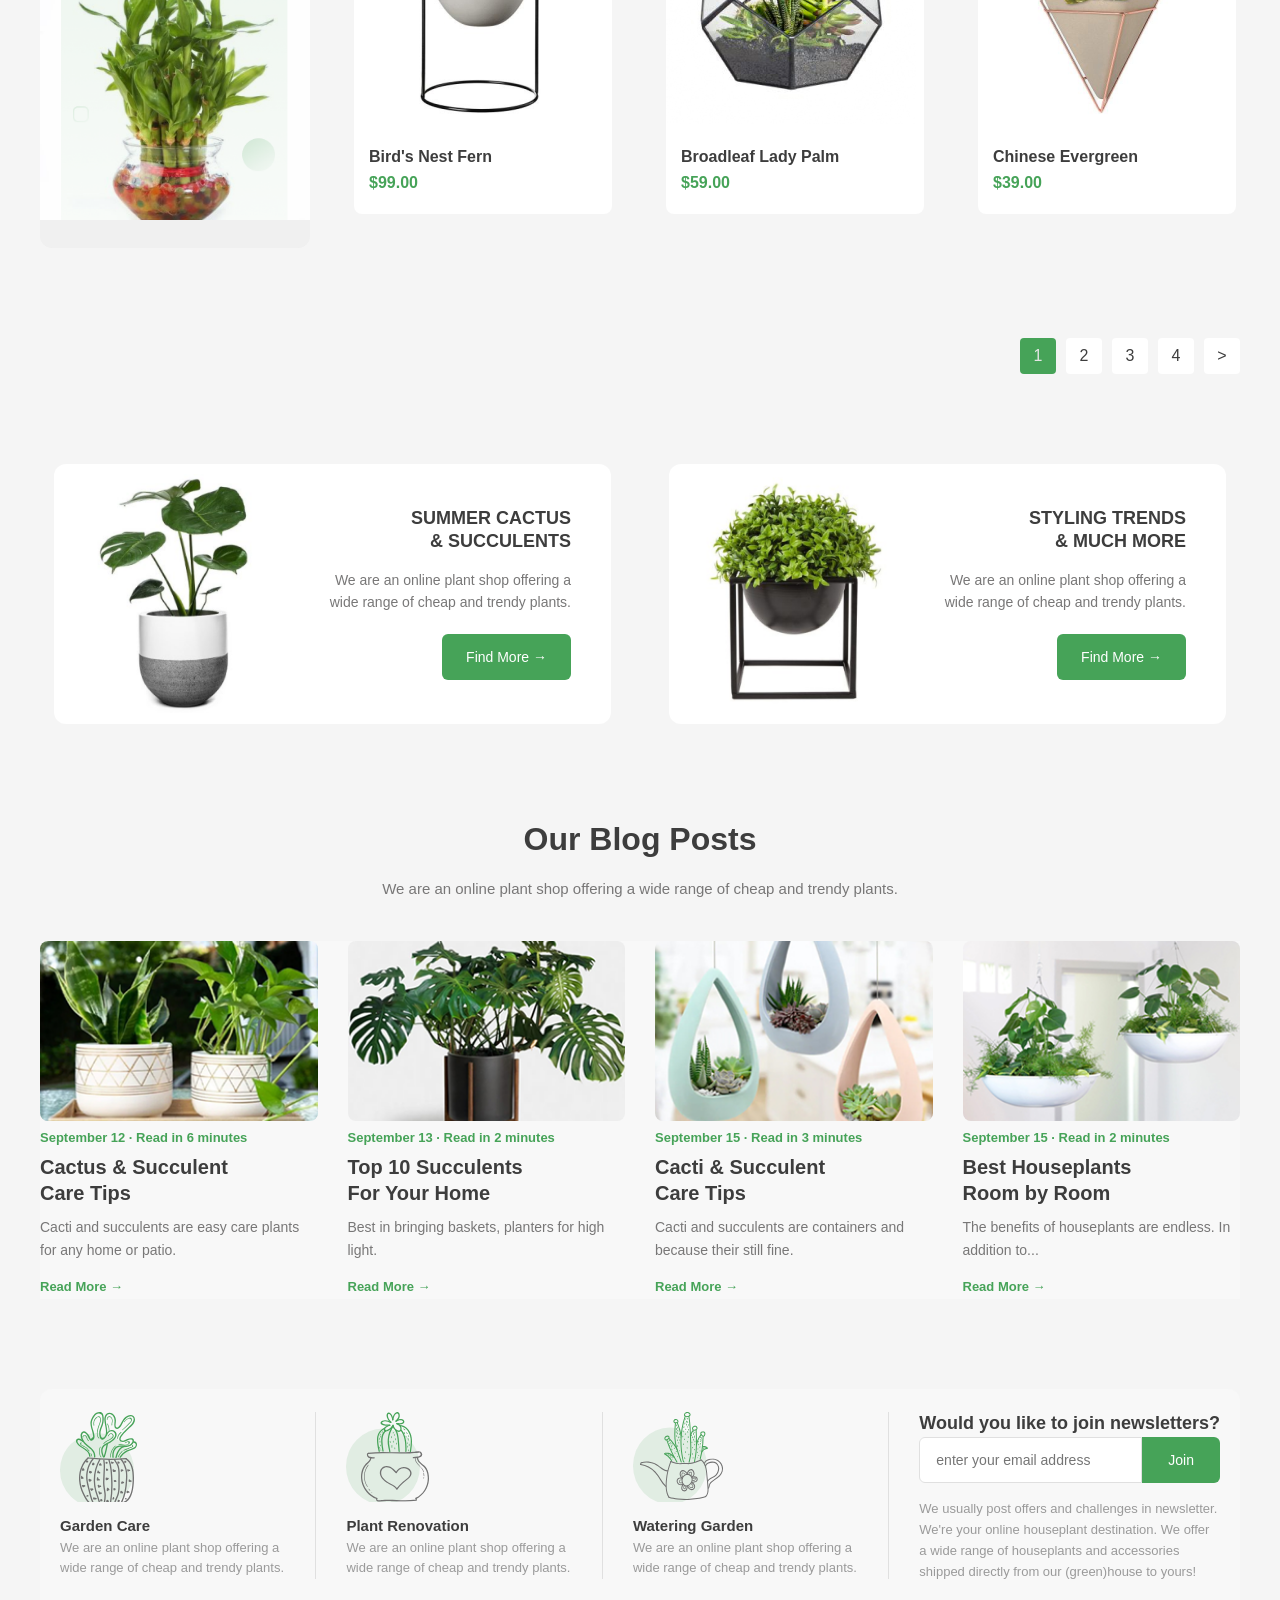
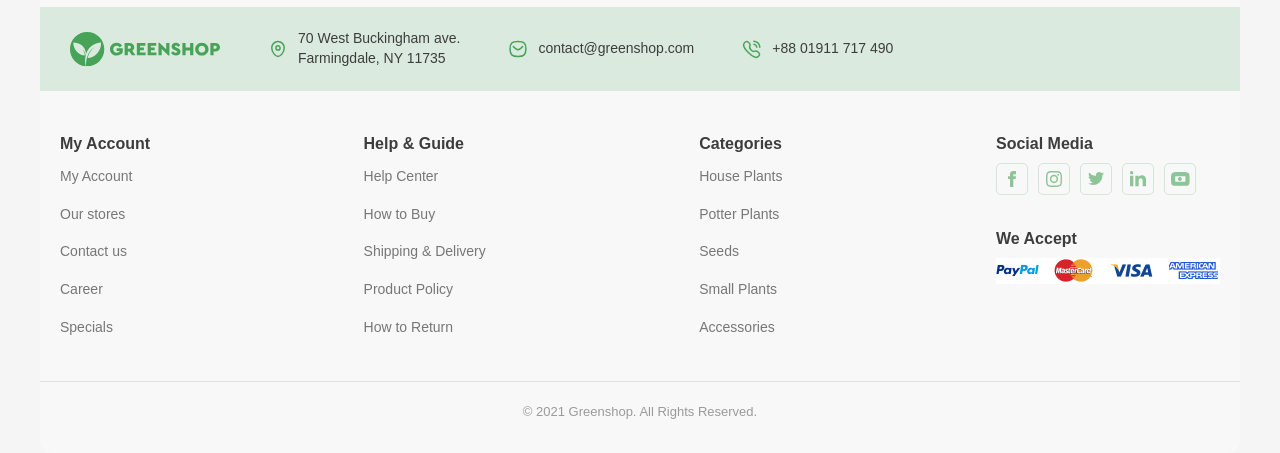
==== commit 64da7875: "update" ====
--- a/index.html
+++ b/index.html
@@ -155,6 +155,7 @@
                              </div>
                                          <div class="product-card">
                                         <div class="product-image">
+                                            <span class="sale-badge">13% OFF</span>
                                             <img src="./img/african_violet.png" alt="African Violet">
                                             <div class="product-actions">
                                                 <a href="#" class="icon-basket" arial-label="basket"></a>
@@ -163,7 +164,7 @@
                                              </div>
                                         </div>
                                         <h4 class="product-name">African Violet</h4>
-                                        <p class="product-price">$199.00</p> 
+                                        <p class="product-price">$199.00<span class="old-price">$229.00</span></p>
                              </div>
                                          <div class="product-card">
                                         <div class="product-image">
@@ -239,15 +240,17 @@
                              </div>
 
                          </div>
-                             <div class="pagination">
+                            
+                    </div>
+                </div>
+                    <div class="shop-pagination">
+                   <div class="pagination">
                                 <a href="#" class="active">1</a>
                                 <a href="#">2</a>
                                 <a href="#">3</a>
                                 <a href="#">4</a>
                                 <a href="#">&gt;</a>
                              </div>
-                    </div>
-                   
                 </div>
             </section>
             <section class="promo"> 
@@ -277,28 +280,28 @@
                         <p class="blog-meta">September 12 &middot; Read in 6 minutes</p>
                         <h4>Cactus &amp; Succulent<br>Care Tips</h4>
                         <p class="blog-excerpt">Cacti and succulents are easy care plants for any home or patio.</p>
-                        <a href="#" class="blog-link">Read More</a>
+                        <a href="#" class="blog-link">Read More →</a>
                         </article>
                     <article class="blog-card">
                         <img src="./img/top10succ.png" alt="Top 10 succulents for your home">
                         <p class="blog-meta">September 13 &middot; Read in 2 minutes</p>
                         <h4>Top 10 Succulents<br>For Your Home</h4>
                         <p class="blog-excerpt">Best in bringing baskets, planters for high light.</p>
-                        <a href="#" class="blog-link">Read More</a>
+                        <a href="#" class="blog-link">Read More →</a>
                     </article>
                     <article class="blog-card">
                         <img src="./img/Cacti&Succulent.png" alt="Cacti and Succulent care tips">
                         <p class="blog-meta">September 15 &middot; Read in 3 minutes</p>
                         <h4>Cacti &amp; Succulent<br>Care Tips</h4>
                         <p class="blog-excerpt">Cacti and succulents are containers and because their still fine.</p>
-                        <a href="#" class="blog-link">Read More</a>
+                        <a href="#" class="blog-link">Read More →</a>
                     </article>
                     <article class="blog-card">
                         <img src="./img/bestHouseplants.png" alt="Best house plants room by room">
                         <p class="blog-meta">September 15 &middot; Read in 2 minutes</p>
                         <h4>Best Houseplants<br>Room by Room</h4>
                         <p class="blog-excerpt">The benefits of houseplants are endless. In addition to...</p>
-                        <a href="#" class="blog-link">Read More</a>
+                        <a href="#" class="blog-link">Read More →</a>
                     </article>
                 </div>
             </section>
--- a/css/style-main.css
+++ b/css/style-main.css
@@ -37,7 +37,7 @@
     line-height: 1.6;
 }
 section {
-    margin-top: 5vh;
+    margin-top: 0vh;
 }
     header{
 
@@ -242,10 +242,11 @@
     display:flex;
     justify-content: space-between;
     align-items: center;
-    padding:60px 5px;
+    padding: 0px 5px;
 }
 .text{
     width:50%;
+    height: 375px;
     margin: 0 43px 0;
 }
 .image {
@@ -261,7 +262,7 @@
     margin-bottom:7px;
 }
 .text h1{
-    font-size: 70px;
+    font-size: 60px;
     line-height:70px;
     margin-bottom: 5px;
     font-weight:900;
@@ -278,7 +279,7 @@
     height: 25px;
     color:#787777;
     margin-bottom:44px;
-    
+    font-size: 14px;
 }
 .large-button{ 
     margin-top:25px;
@@ -312,7 +313,7 @@
 }
 
 .sidebar {
-    width: 250px;
+    width: 270px;
     float: left;
     background: #f0f0f0;
     border-radius: 12px;
@@ -320,8 +321,9 @@
 }
 .sidebar-title {
     font-size: 19px;
-    margin-bottom: 22px;
-    color: #3d3d3d;
+    margin-bottom: 7px;
+    color: #3d3d3d;
+    margin-left: -8px;
 }
 .categories {
     list-style: none;
@@ -331,44 +333,43 @@
 }
 
 .categories a {
+    display: flex;
+    justify-content: space-between;
+    text-decoration: none;
+    color: #555;
+    font-size: 15px;
+}
+.categories a.active {
+    color: #46A358;
+    font-weight: 700;
+}
+.categories a span {
+    font-weight: 400;
+}
+.categories a.active span {
+    color: #46a358;
+    font-weight: 700;
+}
+.categories a:hover {
+    color:#46A358;
+}
+.categories a:hover span {
+    color: #46a358;
+}
+.size-filter {
+    list-style: none;
+}
+.size-filter li {
+    margin-bottom: 14px;
+}
+.size-filter a {
     display: flex;
     justify-content: space-between;
     text-decoration: none;
     color: #555;
     font-size: 16px;
 }
-.categories a.active {
-    color: #46A358;
-    font-weight: 700;
-}
-.categories a span {
-    color: #9a9a9a;
-    font-weight: 400;
-}
-.categories a.active span {
-    color: #46a358;
-}
-.categories a:hover {
-    color:#46A358;
-}
-.categories a:hover span {
-    color: #46a358;
-}
-.size-filter {
-    list-style: none;
-}
-.size-filter li {
-    margin-bottom: 14px;
-}
-.size-filter a {
-    display: flex;
-    justify-content: space-between;
-    text-decoration: none;
-    color: #555;
-    font-size: 16px;
-}
 .size-filter a span {
-    color: #9a9a9a;
     font-weight: 400;
 }
 .size-filter a:hover {
@@ -394,6 +395,7 @@
 .catalog {
     float: right;
     width: calc(100% - 290px);
+    padding: 0 0 0 24px;
 }
 
 .catalog-top {
@@ -452,13 +454,13 @@
 .products {
     display: grid;
     grid-template-columns: repeat(3, 1fr);
-    gap:30px;
+    gap:50px;
     flex: 1;
 }
 .product-card {
     width: 258px;
-    height: 300px;
-    background: #f8f8f8;
+    height: 340px;
+    background: white;
     border-radius: 8px;
     overflow: hidden;
     font-size: 16px;
@@ -533,25 +535,25 @@
     background-color: #46a358;
 }
 .product-name {
-    padding: 15px 15px 0;
+    padding: 20px 15px 0;
     font-size: 16px;
     color: #3d3d3d;
 }
 .product-price {
-    padding: 5px 15px 15px;
+    padding: 1px 15px 15px;
     color: #46A358;
     font-weight: 700;
 }
 .sale-badge{
     position: absolute;
-    top: 12px;
-    left: 12px;
+    top: 0px;
+    left: 0px;
     background: #46a358;
     color: #fff;
-    font-size: 12px;
+    font-size: 14px;
     font-weight: 700;
     padding: 4px 10px;
-    border-radius: 6px;
+    border-radius: 4px;
     z-index: 1;
 }
 .old-price {
@@ -560,10 +562,13 @@
     text-decoration: line-through;
     margin-left: 6px;
 }
+.shop-pagination {
+    max-width: 1200px;
+    margin: 90px auto 0;
+}
 .pagination {
     display: flex;
     justify-content: flex-end;
-    clear: both;
     margin-top: 20px;
     gap: 10px;
 }
@@ -625,17 +630,17 @@
     min-height: 260px;
     border-radius: 12px;
     overflow: hidden;
-    background: #f8f8f8;
+    background: white;
     display:flex;
     align-items:center;
     margin: 0 14px 0 14px;
 }
 .promo-card img{
-    width: 45%;
-    max-height: 220px;
+    width: 235px;
+    max-height: 300px;
     object-fit: contain;
     flex-shrink: 0;
-    margin-left: 20px;
+    margin-left: 10px;
 }
 .promo-text {
     flex: 1;
@@ -697,15 +702,15 @@
     height: 180px;
     object-fit: cover;
     border-radius: 8px;
-    margin-bottom: 15px;
 }
 .blog-meta {
-    font-size: 12px;
+    font-size: 13px;
     color: #46A358;
-    margin-bottom:10px;
+    margin-bottom:5px;
+    font-weight: 700;
 }
 .blog-card h4 {
-    font-size: 17px;
+    font-size: 20px;
     color: #3d3d3d;
     margin-bottom: 10px;
     line-height: 1.3;
@@ -735,7 +740,7 @@
     display: flex;
     align-items: center;
     gap:30px;
-    padding: 0px 20px 25px;
+    padding: 20px 20px 25px;
 }
 .newsletter-item {
     display: flex;
@@ -833,7 +838,7 @@
 .footer-col h5 {
     color: #3d3d3d;
     font-size: 16px;
-    margin-bottom: 20px;
+    margin-bottom: 7px;
 }
 .footer-col ul {
     list-style: none;
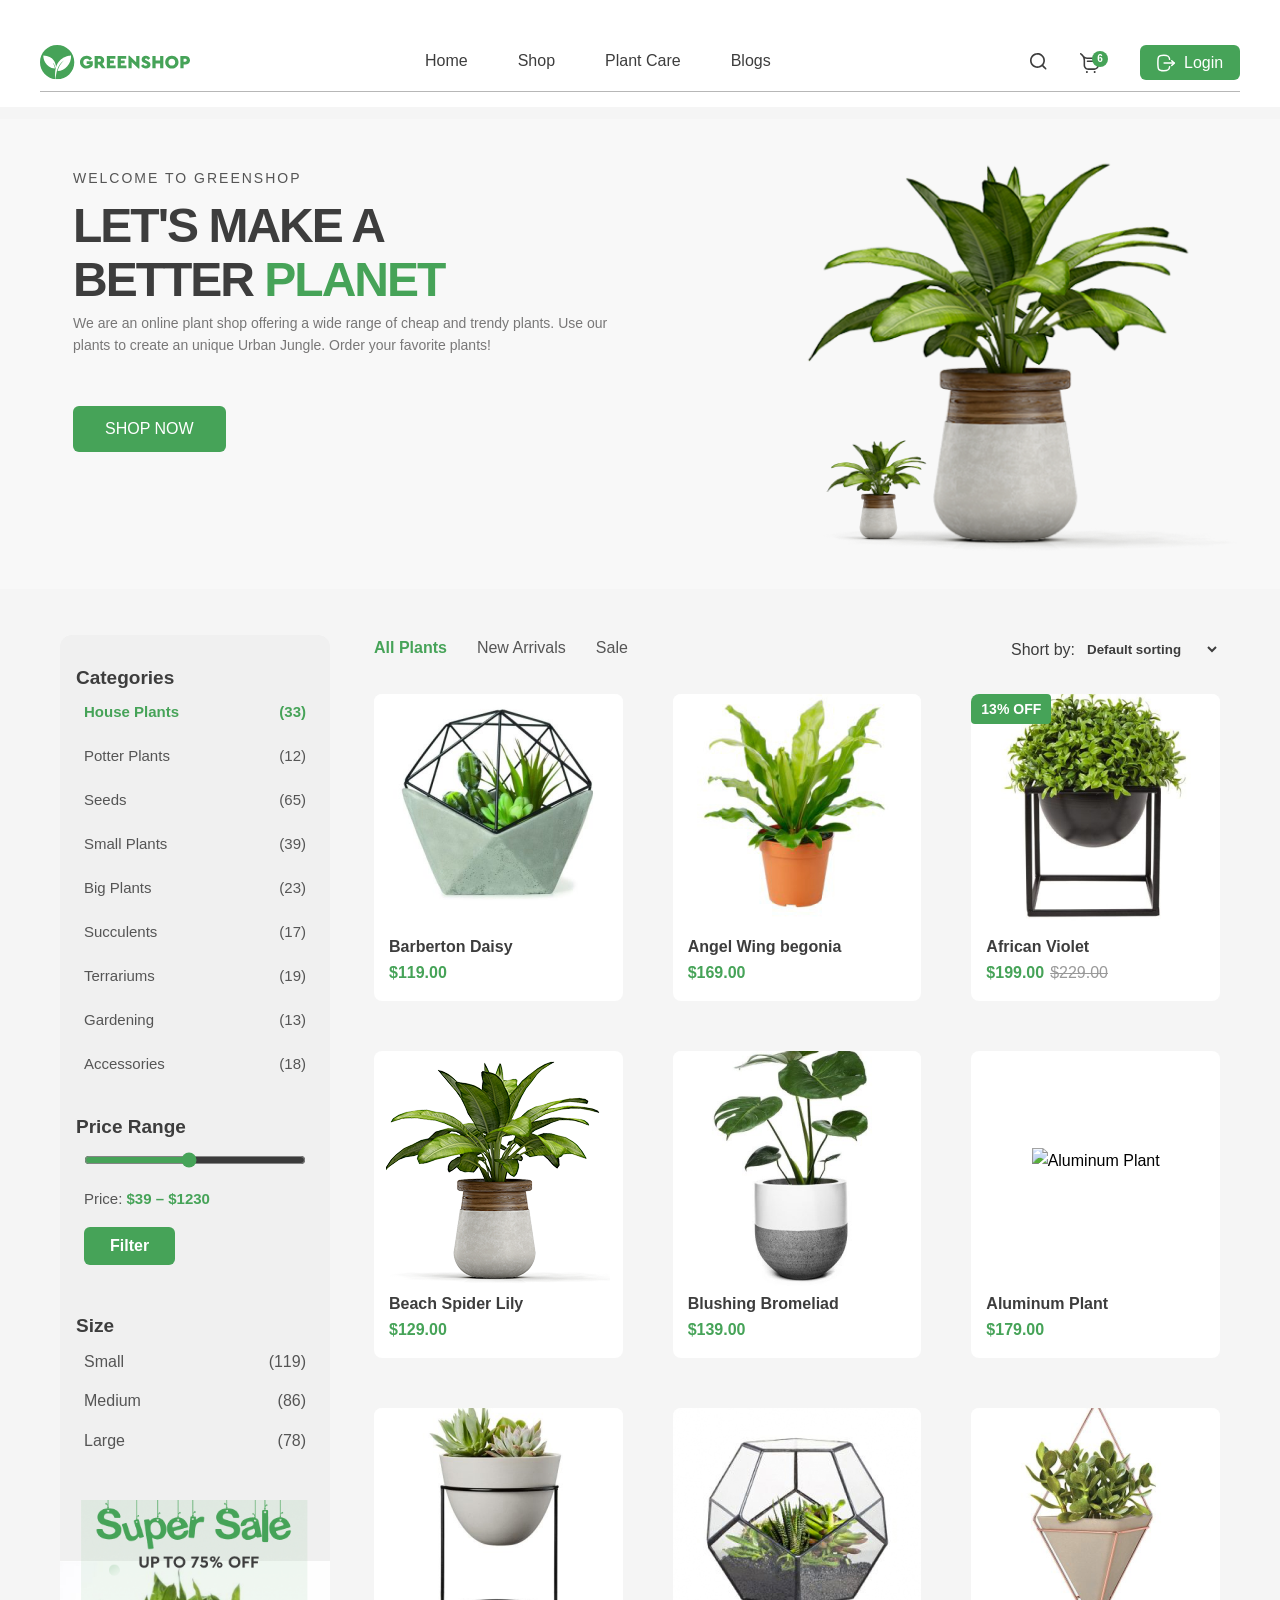
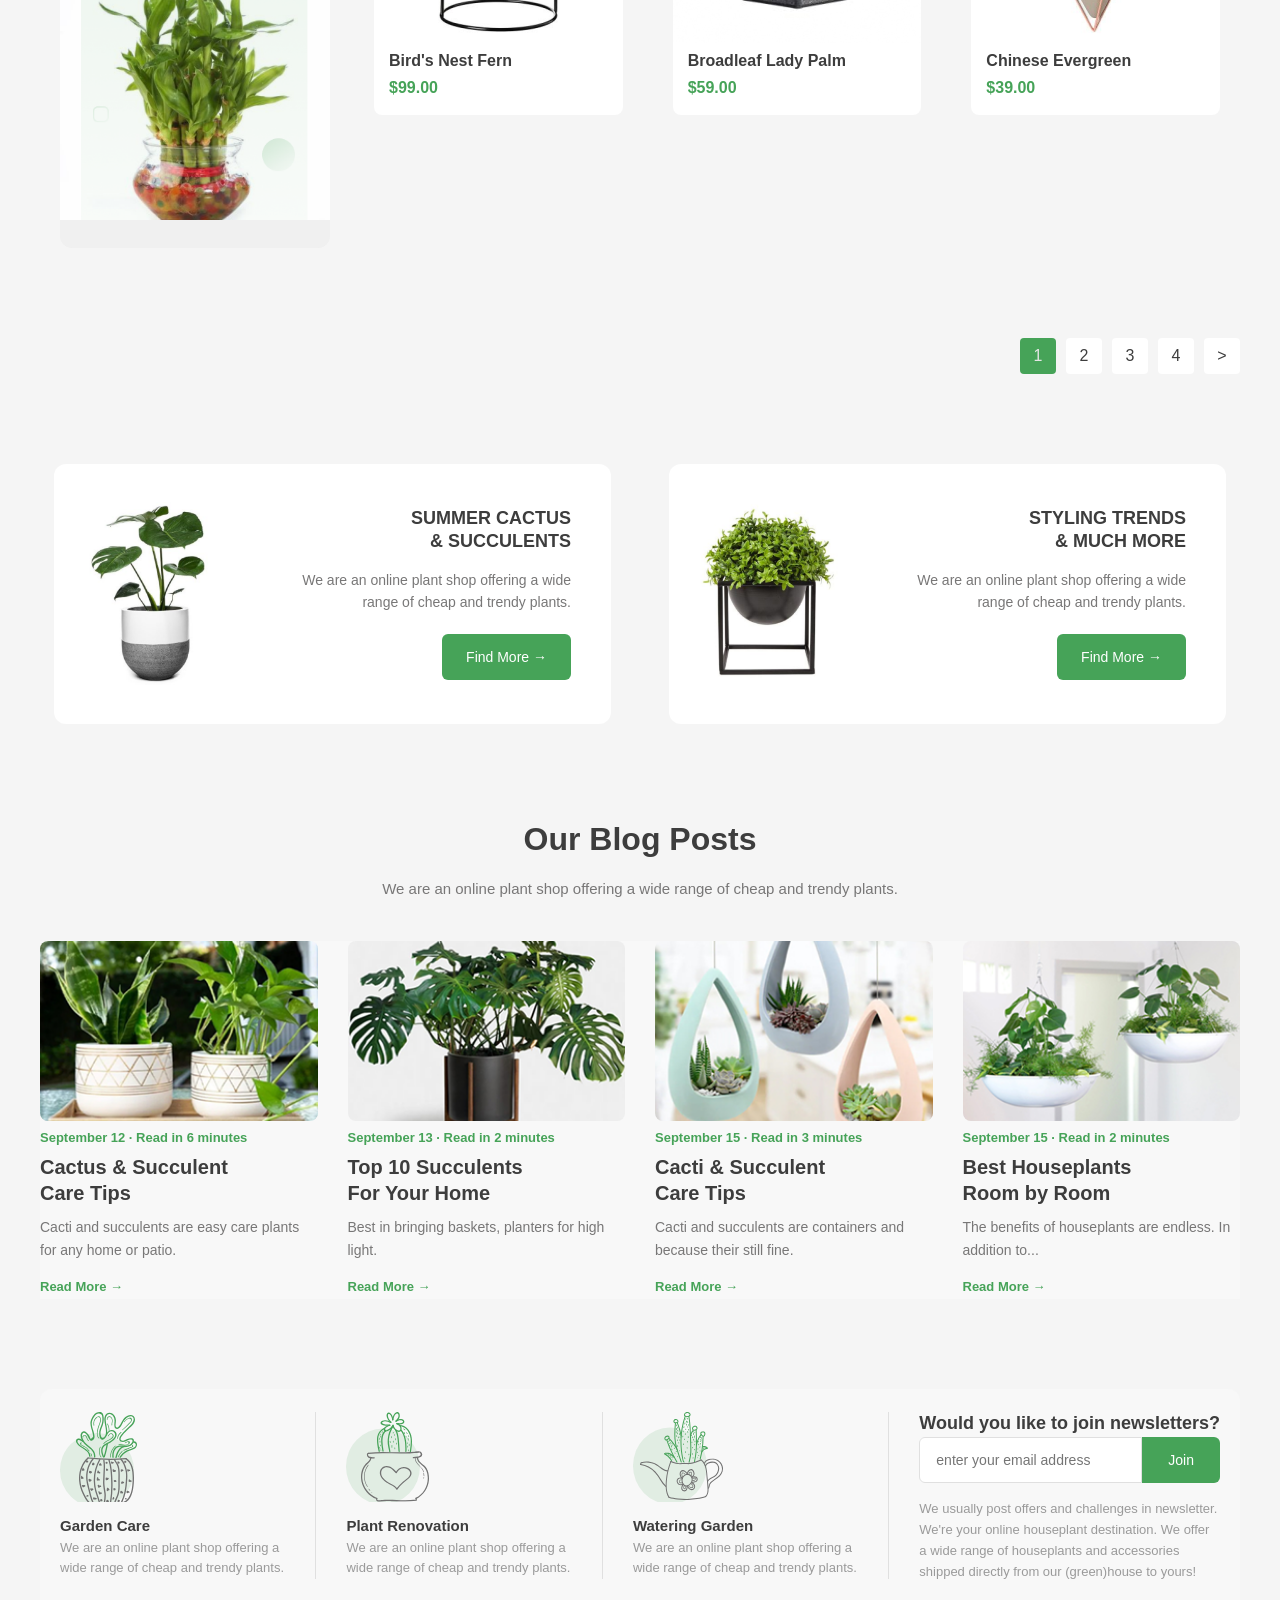
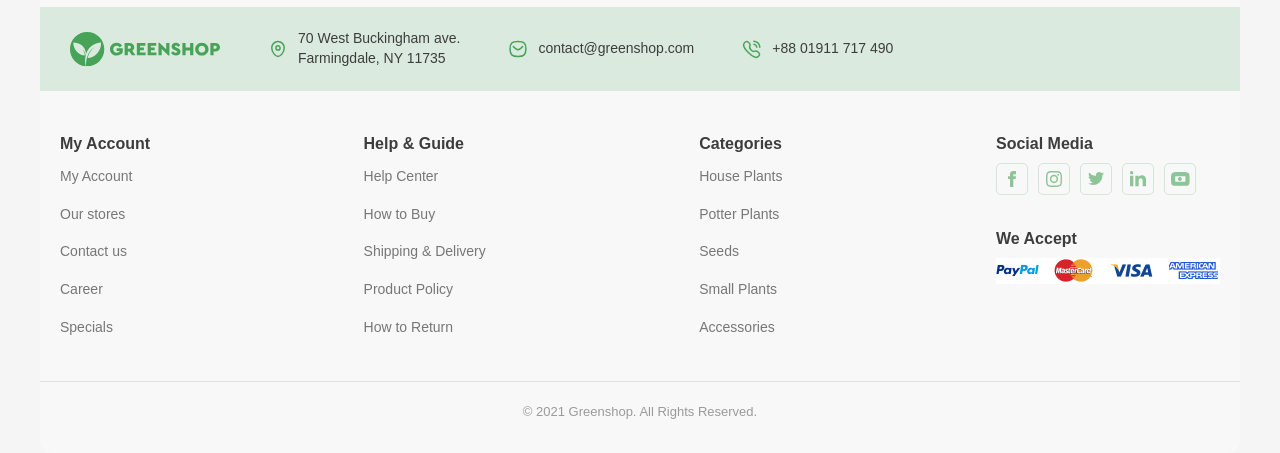
==== commit 4f4e272a: "update" ====
--- a/index.html
+++ b/index.html
@@ -9,7 +9,15 @@
     
 
 </head>
-
+    <script>
+        const burger = documtns.getElemtById('burgerBtn');
+        const nav = document.querySelector('header nav');
+        burger.addEventListener ('click', () => {
+            const isOpen = nav.classList.toggle('nav-open');
+            burger.classList.toggle('active', isOpen);
+            burger.setAttribute('aria-expanded', isOpen);
+        });
+        </script>
     <body>
         <div class="preloader" id="preloader">
             <img src="./img/preloader.svg" alt="loading" class="preloader-spinner">    
@@ -58,6 +66,11 @@
             </a>
             </div>
          </div>
+         <button class="burger" id="burgerbtn" arial-label="menu" aria-expanden="false">
+            <span></span>
+            <span></span>
+            <span></span>
+         </button>
         </header>
         <main>
             <section id="home" class="home">
--- a/css/style-main.css
+++ b/css/style-main.css
@@ -234,6 +234,32 @@
     width: 20px;
     height: 20px;
 }
+.burger {
+    display: none;
+    flex-direction: column;
+    justify-content: center;
+    gap: 5px;
+    width: 32px;
+    height: 32px;
+    background: none;
+    cursor: pointer;
+}
+.burger span {
+    display: block;
+    width: 100%;
+    height: 2px;
+    background: #3d3d3d;
+    transition: 0.3s ease;
+}
+.burger.active span:nth-child(1) {
+    transform: translateY(7px) rotate(45deg);
+}
+.burger.active span:nth-child(2) {
+    opacity: 0;
+}
+.burger.active span:nth-child(3) {
+    transform: translateY(-7px) rotate(-45deg);
+}
 .home {
     max-width: 1211px;
     min-height:470px;
@@ -875,4 +901,282 @@
     text-align: center;
     font-size: 13px;
     color: #9a9a9a;
+}
+@media (min-width: 1024px) and (max-width: 1439px) {
+    .home {
+        max-width: 100%;
+        padding: 0 30px;
+    }
+    .text h1 {
+        font-size: 48px;
+        line-height: 54px;
+    }
+    .shop-container {
+        padding: 0 20px;
+    }
+    .product-card {
+        width: 100%;
+        height: auto;
+    }
+    .product-image {
+        width: 100%;
+        height: 220px;
+    }
+    .promo-card img {
+        width: 180px;
+    }
+}
+@media (min-width: 768px) and (max-width: 1023px) {
+    .container {
+        max-width: 100%;
+        padding: 0 20px;
+        gap: 12px;
+    }
+    nav {
+        width: auto;
+        height: auto;
+    }
+    nav > ul {
+        gap: 20px;
+    }
+    .home {
+        flex-direction: column;
+        text-align: center;
+        padding: 30px 20px;
+        max-width: 100%;
+    }
+    .text {
+        width: 100%;
+        height: auto;
+        margin: 0 0 30px;
+    }
+    .text p {
+        margin: auto;
+    }
+    .image {
+        width: 70%;
+    }
+    .text h1 {
+        white-space: normal;
+        font-size: 42px;
+        line-height: 48px;
+    }
+    .shop-container {
+        padding: 0 20px;
+    }
+    .sidebar {
+        float: none;
+        width: 100%;
+        margin-bottom: 30px;
+    }
+    .catalog {
+        float: none;
+        width: 100%;
+        padding: 0;
+    }
+    .products {
+        grid-template-columns: repeat(2, 1fr);
+        gap: 20px;
+    }
+    .product-card {
+        width: 100%;
+        height: auto;
+    }
+    .product-image {
+        width: 100%;
+        height: 220px;
+    }
+    .promo {
+        flex-direction: column;
+    }
+    .newsletter-container {
+        flex-wrap: wrap;
+    }
+    .newsletter-item {
+        flex: 1 1 45%;
+        border-right: none;
+        margin-bottom: 20px;
+    }
+    .newsletter-subscribe {
+        flex: 1 1 100%;
+    }
+    .footer-columns-container {
+        flex-wrap: wrap;
+        gap: 30px;
+    }
+    .footer-col {
+        flex: 1 1 40%;
+    }
+    .sale-banner {
+        display: none;
+    }
+}
+@media (max-width: 767px) {
+    .container {
+        flex-wrap: wrap;
+        gap: 15px;
+        padding: 0 15px;
+        position: relative;
+    }
+    .burger {
+        display: flex;
+    }
+    nav {
+        display: none;
+        position: absolute;
+        top: 100%;
+        left: 0;
+        width: 100%;
+        background: #fff;
+        box-shadow: 0 8px 16px rgba(0,0,0,0.08 );
+        padding: 20px 15px;
+        z-index: 200;
+        order: unset;
+    }
+    nav.nav-open {
+        display: block;
+    }
+    nav > ul {
+        flex-direction: column;
+        gap: 16px;
+    }
+    .sublist,
+    .sublist-second {
+        display: none !important;
+    }
+    .right-side {
+        gap: 15px;
+    }
+    .home {
+        flex-direction: column;
+        padding: 20px 15px;
+        text-align: center;
+        margin: 12px auto 20px;
+    }
+    .text {
+        width: 100%;
+        height: auto;
+        margin: 0 0 20px;
+    }
+    .text p {
+        margin: auto;
+    }
+    .image {
+        width: 90%;
+    }
+    .text h1 {
+        white-space: normal;
+        font-size: 32px;
+        line-height: 38px;
+        letter-spacing: -1px;
+    }
+    .text p {
+        height: auto;
+        font-size: 14px;
+    }
+    .large-button {
+        width: 100%;
+    }
+    .shop-container {
+        padding: 0 15px;
+    }
+    .sidebar {
+        float: none;
+        width: 100%;
+        margin-bottom: 24px;
+    }
+    .sale-banner {
+        display: none;
+    }
+    .catalog {
+        float: none;
+        width: 100%;
+        padding: 0;
+    }
+    .catalog-top {
+        flex-direction: column;
+        align-items: flex-start;
+        gap: 12px;
+    }
+    .products {
+        grid-template-columns: 1fr;
+        gap: 16px;
+    }
+    .product-card {
+        width: 100%;
+        height: auto;
+    }
+    .product-image {
+        width: 100%;
+        height: 220px;
+    }
+    .product-actions {
+        opacity: 1;
+        position: static;
+        transform: none;
+        justify-content: center;
+        margin-top: 10px;
+    }
+    .shop-pagination {
+        margin-top: 30px;
+    }
+    .pagination {
+        justify-content: center;
+    }
+    .promo {
+        flex-direction: column;
+        margin: 5vh auto 0;
+    }
+    .promo-card {
+        margin: 0;
+        flex-direction: column;
+        text-align: center;
+    }
+    .promo-card img {
+        width: 60%;
+        margin: 20px 0 0;
+    }
+    .promo-text {
+        text-align: center;
+        padding: 20px;
+    }
+    .promo-text p {
+        max-width: 100%;
+        margin-left: 0;
+    }
+    .blogs {
+        padding: 0 15px 10vh;
+    }
+    .blog-grid {
+        flex-direction: column;
+        gap: 24px;
+    }
+    .newsletter-item {
+        border-right: none;
+        border-bottom: 1px solid #e0e0e0;
+        padding: 0 0 20px;
+        width: 100%;
+    }
+    .newsletter-subscribe {
+        width: 100%;
+        padding-top: 20px;
+    }
+    .newsletter-subscribe h5 {
+        white-space: normal;
+    }
+    .footer-info-container {
+        flex-direction: column;
+        align-items: flex-start;
+        gap: 12px;
+    }
+    .footer-columns-container {
+        flex-direction: column;
+        gap: 24px;
+    }
+    .newsletter-form {
+        max-width: 100%;
+    }
+    .newsletter-form input {
+        min-width: 0;
+    }
 }
